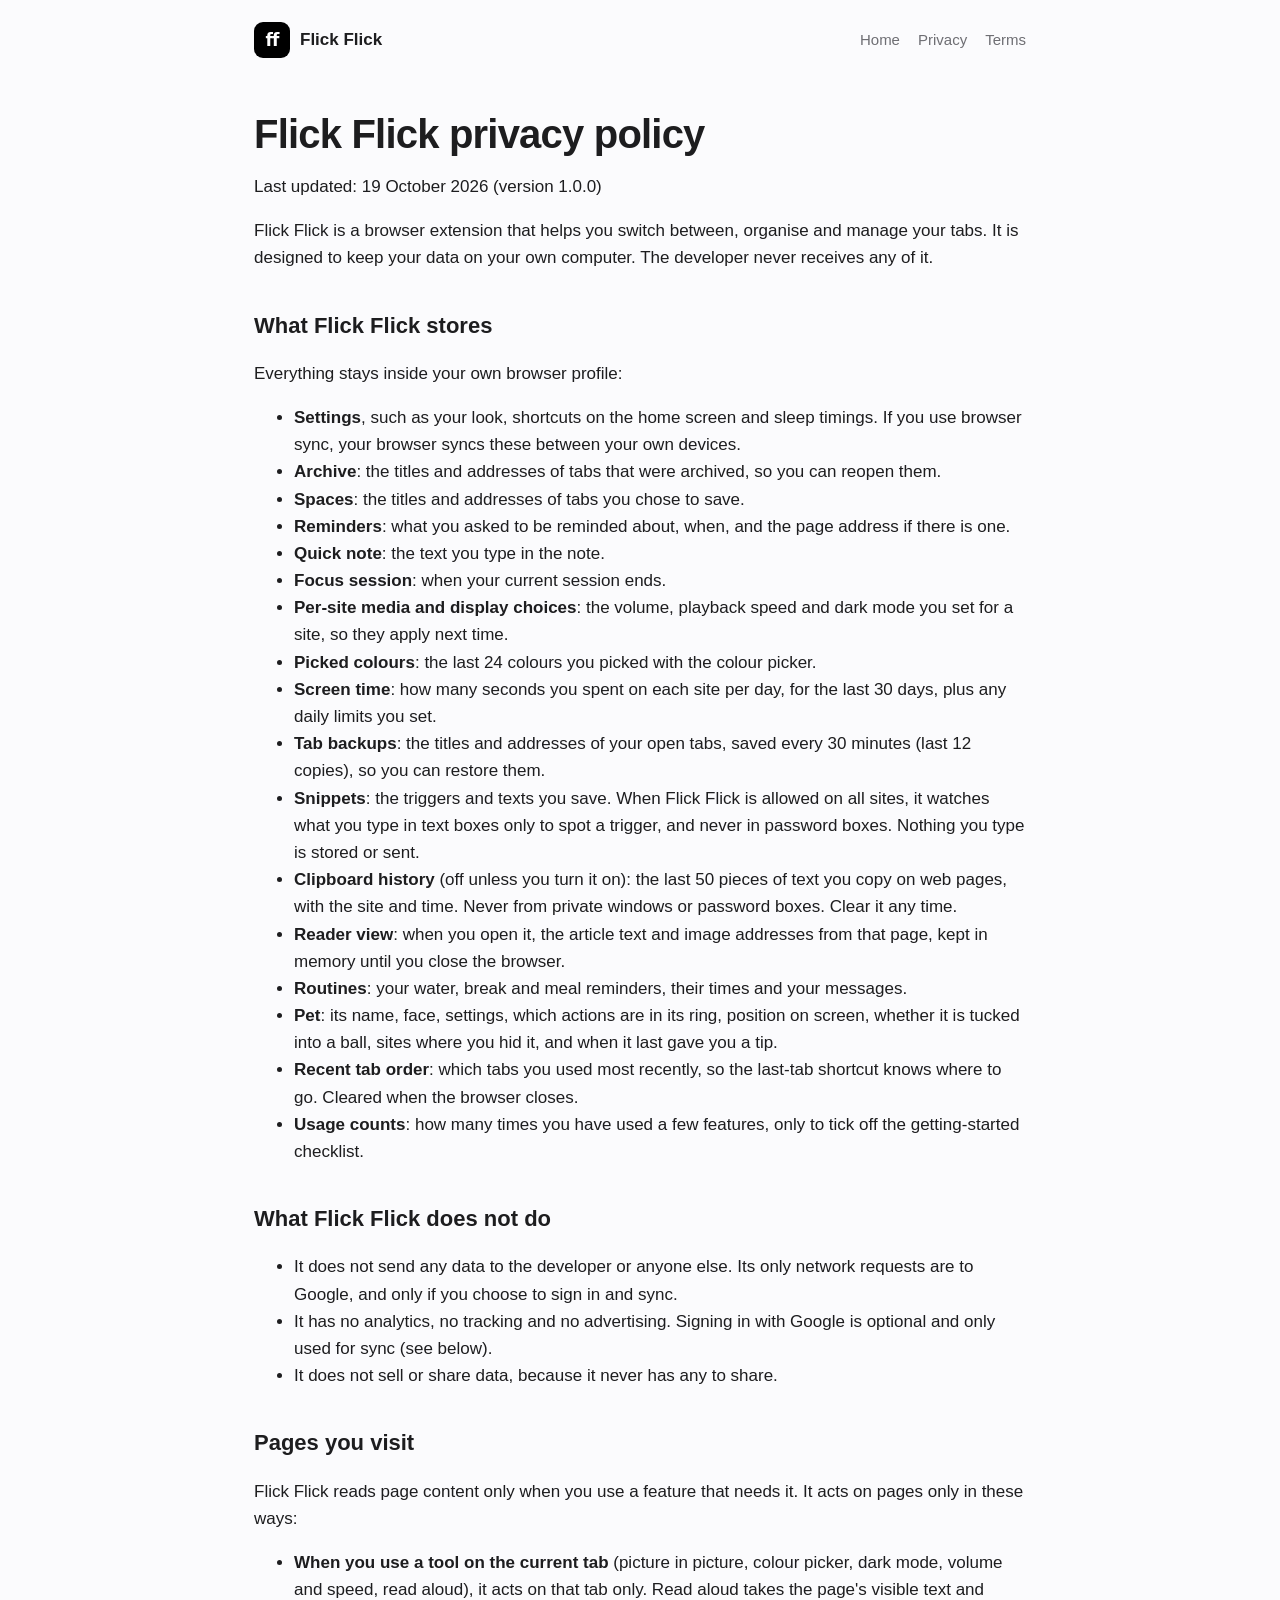
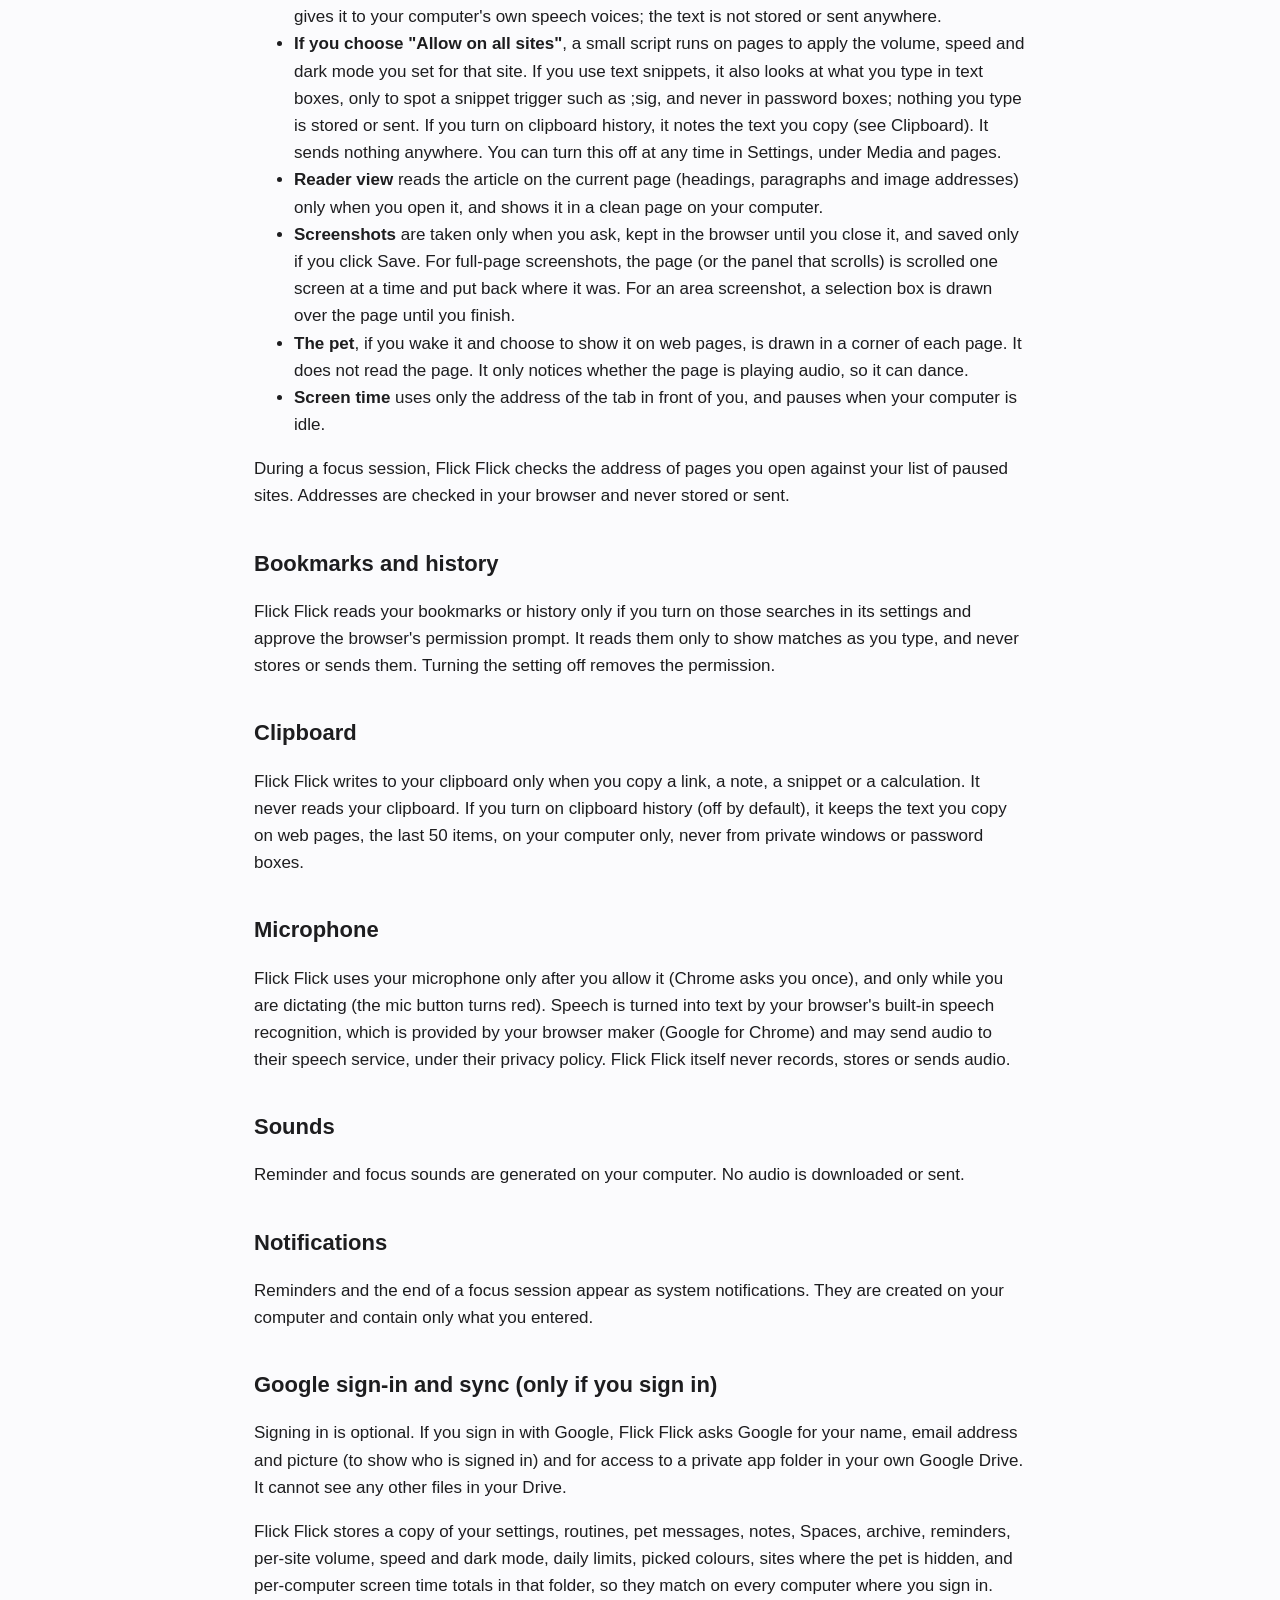
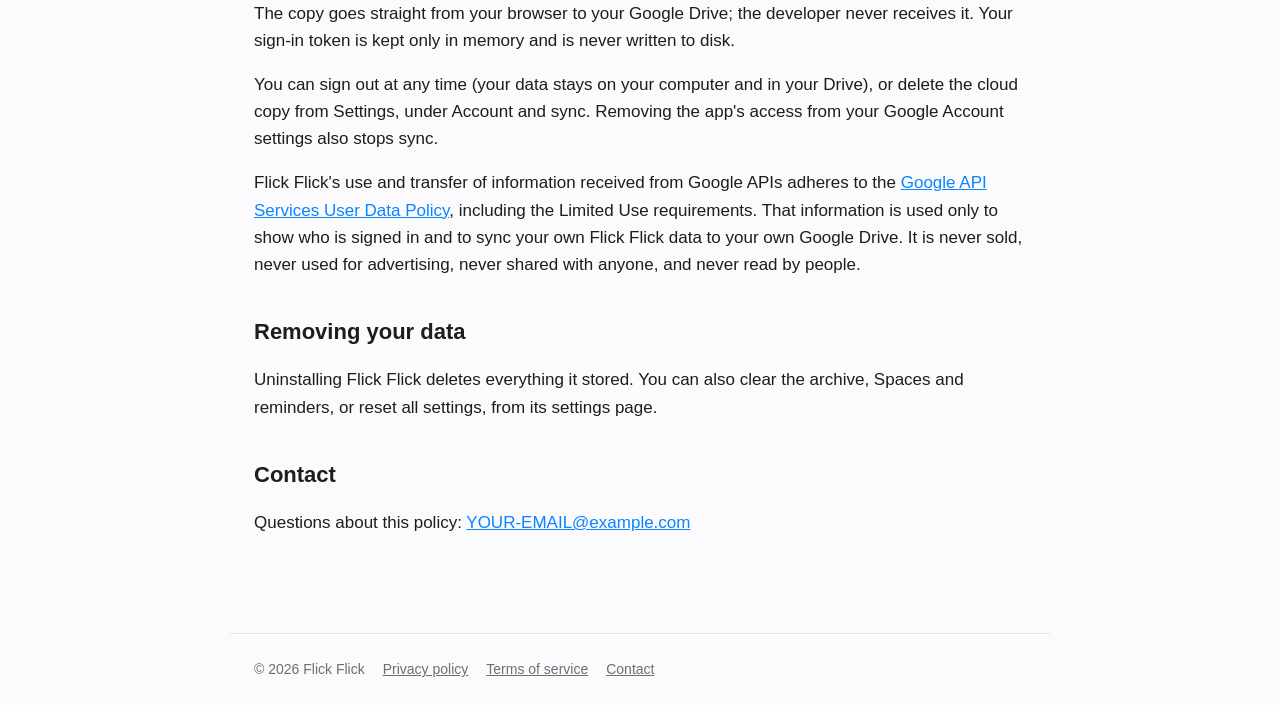
==== privacy.html @ d934fb7d "Add files via upload" ====
<!doctype html>
<html lang="en"><head><meta charset="utf-8"><meta name="viewport" content="width=device-width,initial-scale=1">
<title>Privacy policy · Flick Flick</title><meta name="description" content="How Flick Flick handles your data: it stays on your computer."><style>
:root{--bg:#fbfbfd;--ink:#1d1d1f;--dim:#6e6e73;--card:#fff;--line:#e5e5ea;--accent:#0a84ff}
@media(prefers-color-scheme:dark){:root{--bg:#000;--ink:#f5f5f7;--dim:#a1a1a6;--card:#1c1c1e;--line:#2c2c2e;--accent:#0a84ff}}
*{box-sizing:border-box}body{margin:0;background:var(--bg);color:var(--ink);font:17px/1.6 -apple-system,BlinkMacSystemFont,"Segoe UI",Inter,Roboto,sans-serif}
header{display:flex;align-items:center;gap:12px;max-width:820px;margin:0 auto;padding:22px 24px}
.logo{width:36px;height:36px;border-radius:9px;background:#000;color:#fff;display:grid;place-items:center;font:800 17px/1 system-ui;letter-spacing:-1px}
header a{color:inherit;text-decoration:none;font-weight:700}
nav{margin-left:auto;display:flex;gap:18px;font-size:15px}nav a{color:var(--dim);font-weight:500}
main{max-width:820px;margin:0 auto;padding:8px 24px 80px}
h1{font-size:40px;line-height:1.1;letter-spacing:-.02em;margin:24px 0 8px}h2{font-size:22px;margin:36px 0 8px}
p,li{color:var(--ink)}.dim{color:var(--dim)}a{color:var(--accent)}
.hero{text-align:center;padding:40px 0 10px}.hero h1{font-size:56px}.hero p{font-size:20px;color:var(--dim);max-width:620px;margin:10px auto 26px}
.btn{display:inline-block;background:var(--accent);color:#fff;text-decoration:none;padding:12px 22px;border-radius:999px;font-weight:600}
.grid{display:grid;grid-template-columns:repeat(auto-fit,minmax(220px,1fr));gap:14px;margin-top:40px}
.card{background:var(--card);border:1px solid var(--line);border-radius:18px;padding:18px 20px}.card b{display:block;margin-bottom:4px}
footer{max-width:820px;margin:0 auto;padding:24px;border-top:1px solid var(--line);color:var(--dim);font-size:14px;display:flex;gap:18px;flex-wrap:wrap}
footer a{color:var(--dim)}
</style></head>
<body><header><a href="index.html" style="display:flex;align-items:center;gap:10px"><span class="logo">ff</span>Flick Flick</a>
<nav><a href="index.html">Home</a><a href="privacy.html">Privacy</a><a href="terms.html">Terms</a></nav></header>
<main><h1>Flick Flick privacy policy</h1>
<p>Last updated: 19 October 2026 (version 1.0.0)</p>
<p>Flick Flick is a browser extension that helps you switch between, organise and manage your tabs. It is designed to keep your data on your own computer. The developer never receives any of it.</p>
<h2>What Flick Flick stores</h2>
<p>Everything stays inside your own browser profile:</p>
<ul>
<li><b>Settings</b>, such as your look, shortcuts on the home screen and sleep timings. If you use browser sync, your browser syncs these between your own devices.</li>
<li><b>Archive</b>: the titles and addresses of tabs that were archived, so you can reopen them.</li>
<li><b>Spaces</b>: the titles and addresses of tabs you chose to save.</li>
<li><b>Reminders</b>: what you asked to be reminded about, when, and the page address if there is one.</li>
<li><b>Quick note</b>: the text you type in the note.</li>
<li><b>Focus session</b>: when your current session ends.</li>
<li><b>Per-site media and display choices</b>: the volume, playback speed and dark mode you set for a site, so they apply next time.</li>
<li><b>Picked colours</b>: the last 24 colours you picked with the colour picker.</li>
<li><b>Screen time</b>: how many seconds you spent on each site per day, for the last 30 days, plus any daily limits you set.</li>
<li><b>Tab backups</b>: the titles and addresses of your open tabs, saved every 30 minutes (last 12 copies), so you can restore them.</li>
<li><b>Snippets</b>: the triggers and texts you save. When Flick Flick is allowed on all sites, it watches what you type in text boxes only to spot a trigger, and never in password boxes. Nothing you type is stored or sent.</li>
<li><b>Clipboard history</b> (off unless you turn it on): the last 50 pieces of text you copy on web pages, with the site and time. Never from private windows or password boxes. Clear it any time.</li>
<li><b>Reader view</b>: when you open it, the article text and image addresses from that page, kept in memory until you close the browser.</li>
<li><b>Routines</b>: your water, break and meal reminders, their times and your messages.</li>
<li><b>Pet</b>: its name, face, settings, which actions are in its ring, position on screen, whether it is tucked into a ball, sites where you hid it, and when it last gave you a tip.</li>
<li><b>Recent tab order</b>: which tabs you used most recently, so the last-tab shortcut knows where to go. Cleared when the browser closes.</li>
<li><b>Usage counts</b>: how many times you have used a few features, only to tick off the getting-started checklist.</li>
</ul>
<h2>What Flick Flick does not do</h2>
<ul>
<li>It does not send any data to the developer or anyone else. Its only network requests are to Google, and only if you choose to sign in and sync.</li>
<li>It has no analytics, no tracking and no advertising. Signing in with Google is optional and only used for sync (see below).</li>
<li>It does not sell or share data, because it never has any to share.</li>
</ul>
<h2>Pages you visit</h2>
<p>Flick Flick reads page content only when you use a feature that needs it. It acts on pages only in these ways:</p>
<ul>
<li><b>When you use a tool on the current tab</b> (picture in picture, colour picker, dark mode, volume and speed, read aloud), it acts on that tab only. Read aloud takes the page's visible text and gives it to your computer's own speech voices; the text is not stored or sent anywhere.</li>
<li><b>If you choose "Allow on all sites"</b>, a small script runs on pages to apply the volume, speed and dark mode you set for that site. If you use text snippets, it also looks at what you type in text boxes, only to spot a snippet trigger such as ;sig, and never in password boxes; nothing you type is stored or sent. If you turn on clipboard history, it notes the text you copy (see Clipboard). It sends nothing anywhere. You can turn this off at any time in Settings, under Media and pages.</li>
<li><b>Reader view</b> reads the article on the current page (headings, paragraphs and image addresses) only when you open it, and shows it in a clean page on your computer.</li>
<li><b>Screenshots</b> are taken only when you ask, kept in the browser until you close it, and saved only if you click Save. For full-page screenshots, the page (or the panel that scrolls) is scrolled one screen at a time and put back where it was. For an area screenshot, a selection box is drawn over the page until you finish.</li>
<li><b>The pet</b>, if you wake it and choose to show it on web pages, is drawn in a corner of each page. It does not read the page. It only notices whether the page is playing audio, so it can dance.</li>
<li><b>Screen time</b> uses only the address of the tab in front of you, and pauses when your computer is idle.</li>
</ul>
<p>During a focus session, Flick Flick checks the address of pages you open against your list of paused sites. Addresses are checked in your browser and never stored or sent.</p>
<h2>Bookmarks and history</h2>
<p>Flick Flick reads your bookmarks or history only if you turn on those searches in its settings and approve the browser's permission prompt. It reads them only to show matches as you type, and never stores or sends them. Turning the setting off removes the permission.</p>
<h2>Clipboard</h2>
<p>Flick Flick writes to your clipboard only when you copy a link, a note, a snippet or a calculation. It never reads your clipboard. If you turn on clipboard history (off by default), it keeps the text you copy on web pages, the last 50 items, on your computer only, never from private windows or password boxes.</p>
<h2>Microphone</h2>
<p>Flick Flick uses your microphone only after you allow it (Chrome asks you once), and only while you are dictating (the mic button turns red). Speech is turned into text by your browser's built-in speech recognition, which is provided by your browser maker (Google for Chrome) and may send audio to their speech service, under their privacy policy. Flick Flick itself never records, stores or sends audio.</p>
<h2>Sounds</h2>
<p>Reminder and focus sounds are generated on your computer. No audio is downloaded or sent.</p>
<h2>Notifications</h2>
<p>Reminders and the end of a focus session appear as system notifications. They are created on your computer and contain only what you entered.</p>
<h2>Google sign-in and sync (only if you sign in)</h2>
<p>Signing in is optional. If you sign in with Google, Flick Flick asks Google for your name, email address and picture (to show who is signed in) and for access to a private app folder in your own Google Drive. It cannot see any other files in your Drive.</p>
<p>Flick Flick stores a copy of your settings, routines, pet messages, notes, Spaces, archive, reminders, per-site volume, speed and dark mode, daily limits, picked colours, sites where the pet is hidden, and per-computer screen time totals in that folder, so they match on every computer where you sign in. The copy goes straight from your browser to your Google Drive; the developer never receives it. Your sign-in token is kept only in memory and is never written to disk.</p>
<p>You can sign out at any time (your data stays on your computer and in your Drive), or delete the cloud copy from Settings, under Account and sync. Removing the app's access from your Google Account settings also stops sync.</p>
<p>Flick Flick's use and transfer of information received from Google APIs adheres to the <a href="https://developers.google.com/terms/api-services-user-data-policy" rel="noopener">Google API Services User Data Policy</a>, including the Limited Use requirements. That information is used only to show who is signed in and to sync your own Flick Flick data to your own Google Drive. It is never sold, never used for advertising, never shared with anyone, and never read by people.</p>
<h2>Removing your data</h2>
<p>Uninstalling Flick Flick deletes everything it stored. You can also clear the archive, Spaces and reminders, or reset all settings, from its settings page.</p>
<h2>Contact</h2>
<p>Questions about this policy: <a href="mailto:YOUR-EMAIL@example.com">YOUR-EMAIL@example.com</a></p></main>
<footer><span>© 2026 Flick Flick</span><a href="privacy.html">Privacy policy</a><a href="terms.html">Terms of service</a><a href="mailto:YOUR-EMAIL@example.com">Contact</a></footer>
</body></html>
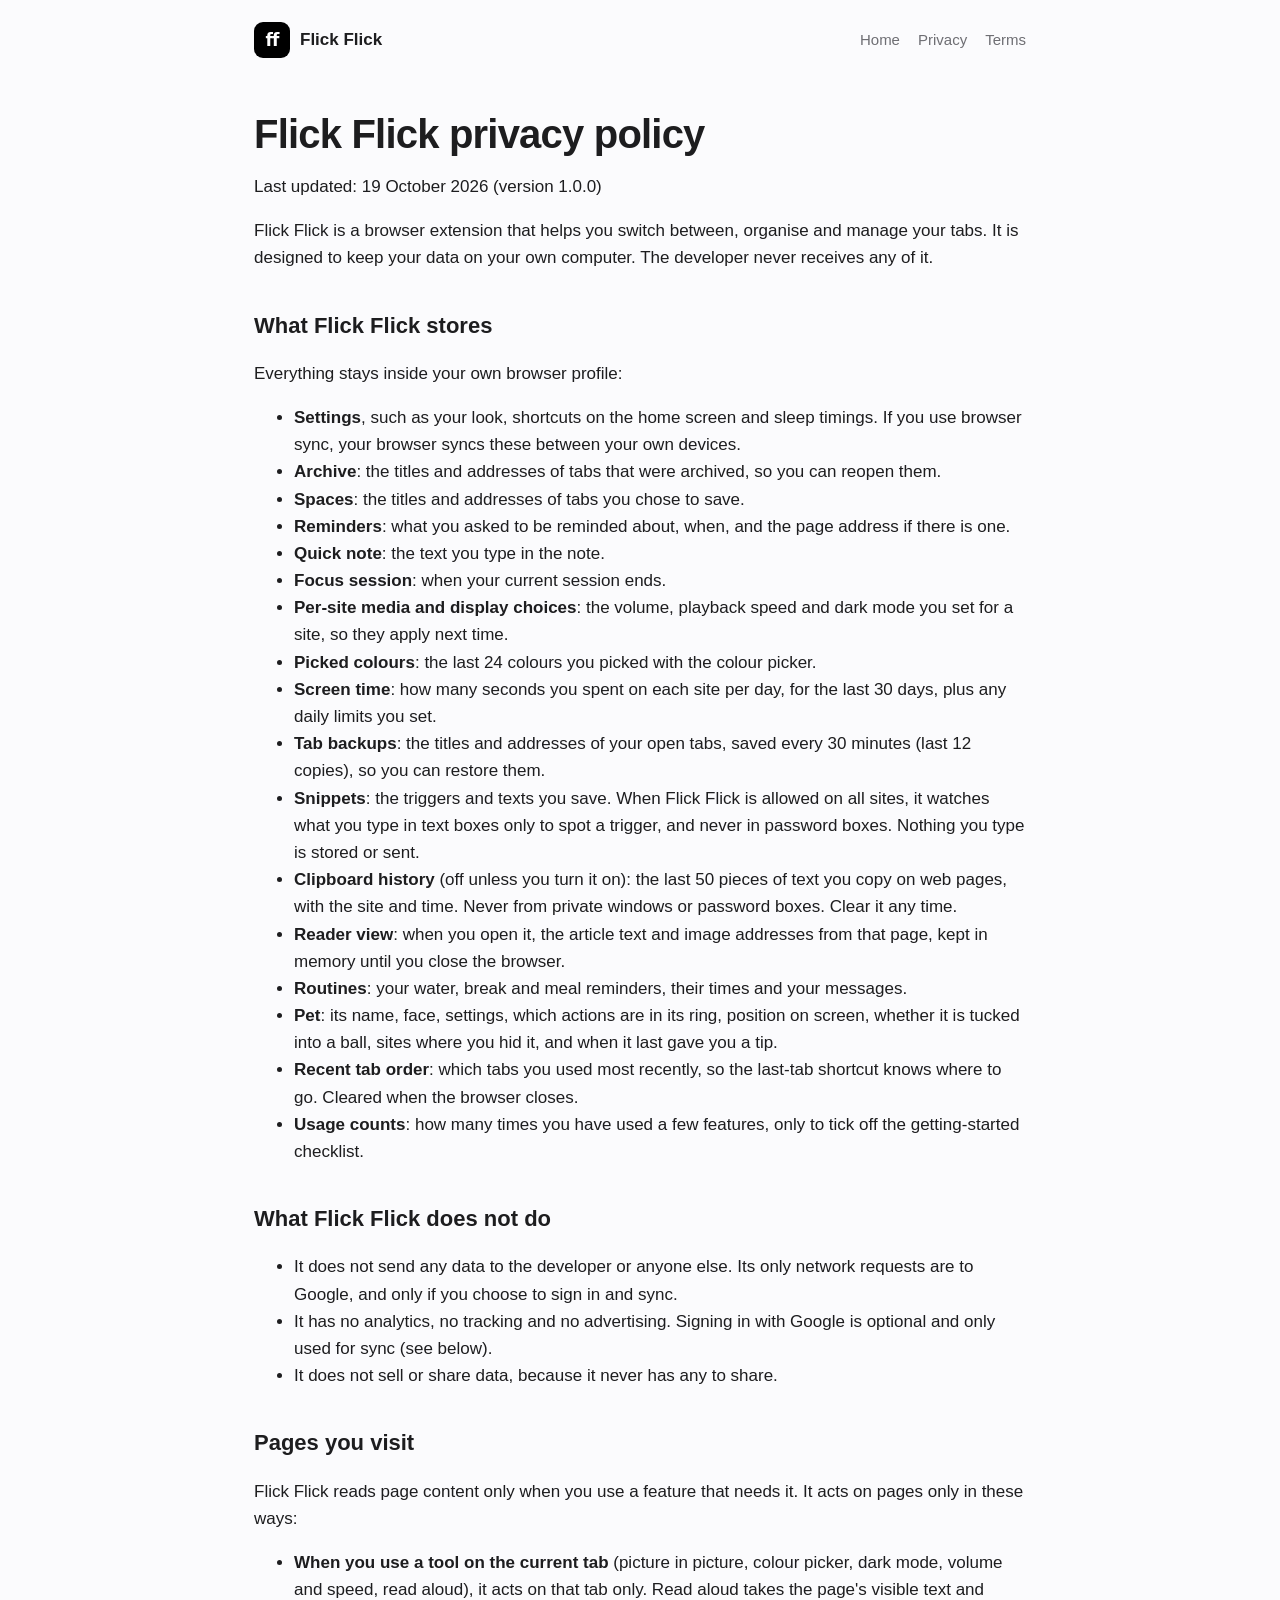
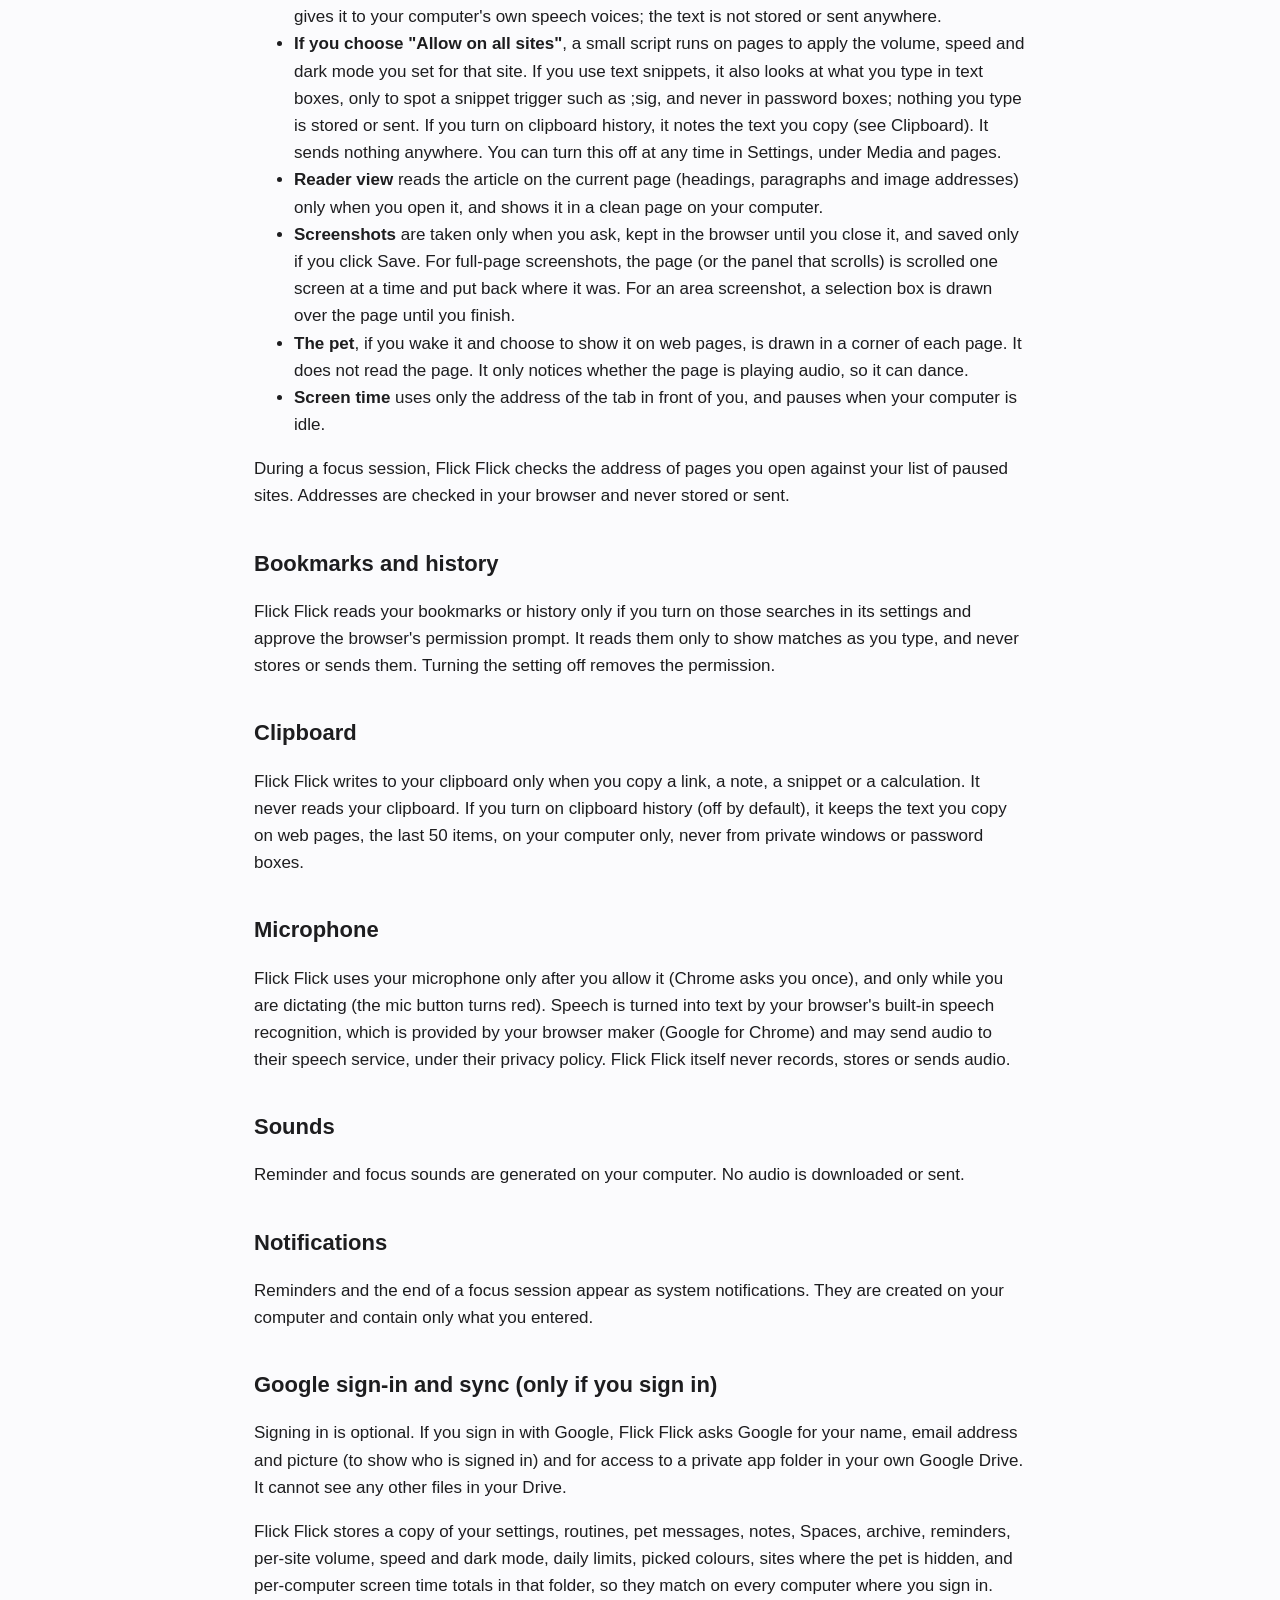
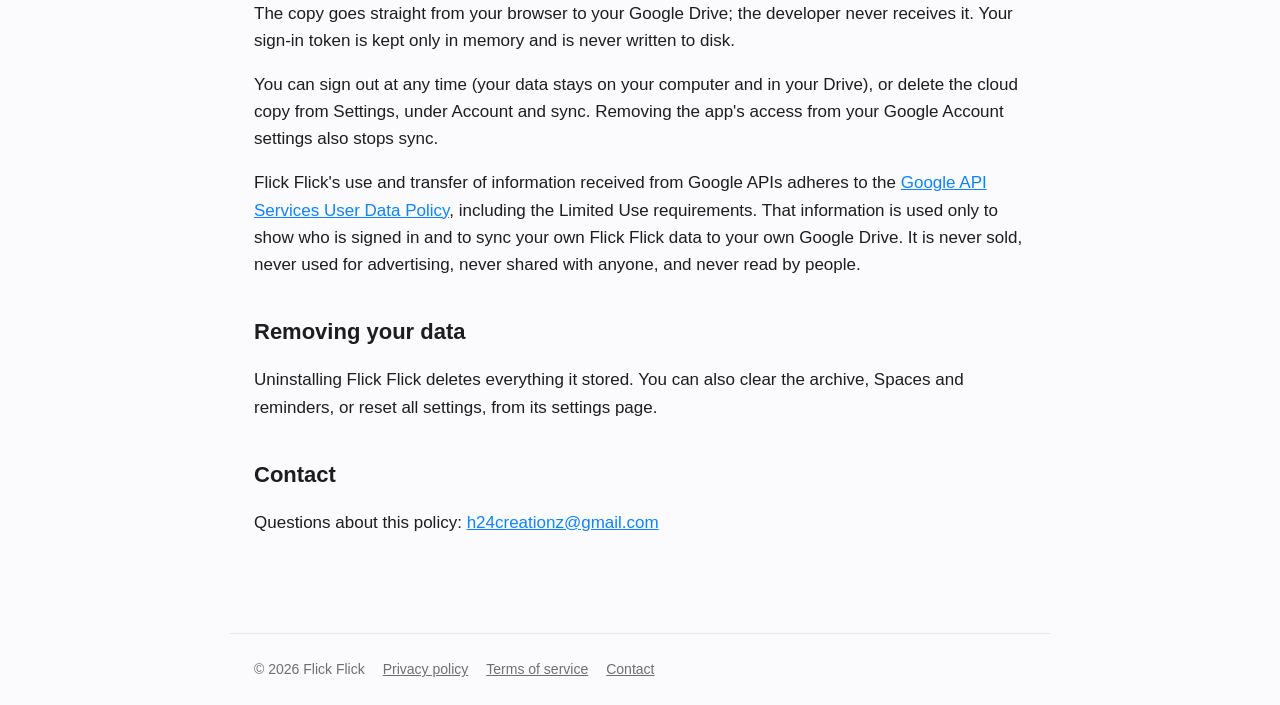
==== commit dbb421b4: "Update privacy.html" ====
--- a/privacy.html
+++ b/privacy.html
@@ -79,6 +79,6 @@
 <h2>Removing your data</h2>
 <p>Uninstalling Flick Flick deletes everything it stored. You can also clear the archive, Spaces and reminders, or reset all settings, from its settings page.</p>
 <h2>Contact</h2>
-<p>Questions about this policy: <a href="mailto:YOUR-EMAIL@example.com">YOUR-EMAIL@example.com</a></p></main>
+<p>Questions about this policy: <a href="mailto:h24creationz@gmail.com">h24creationz@gmail.com</a></p></main>
 <footer><span>© 2026 Flick Flick</span><a href="privacy.html">Privacy policy</a><a href="terms.html">Terms of service</a><a href="mailto:YOUR-EMAIL@example.com">Contact</a></footer>
-</body></html>+</body></html>
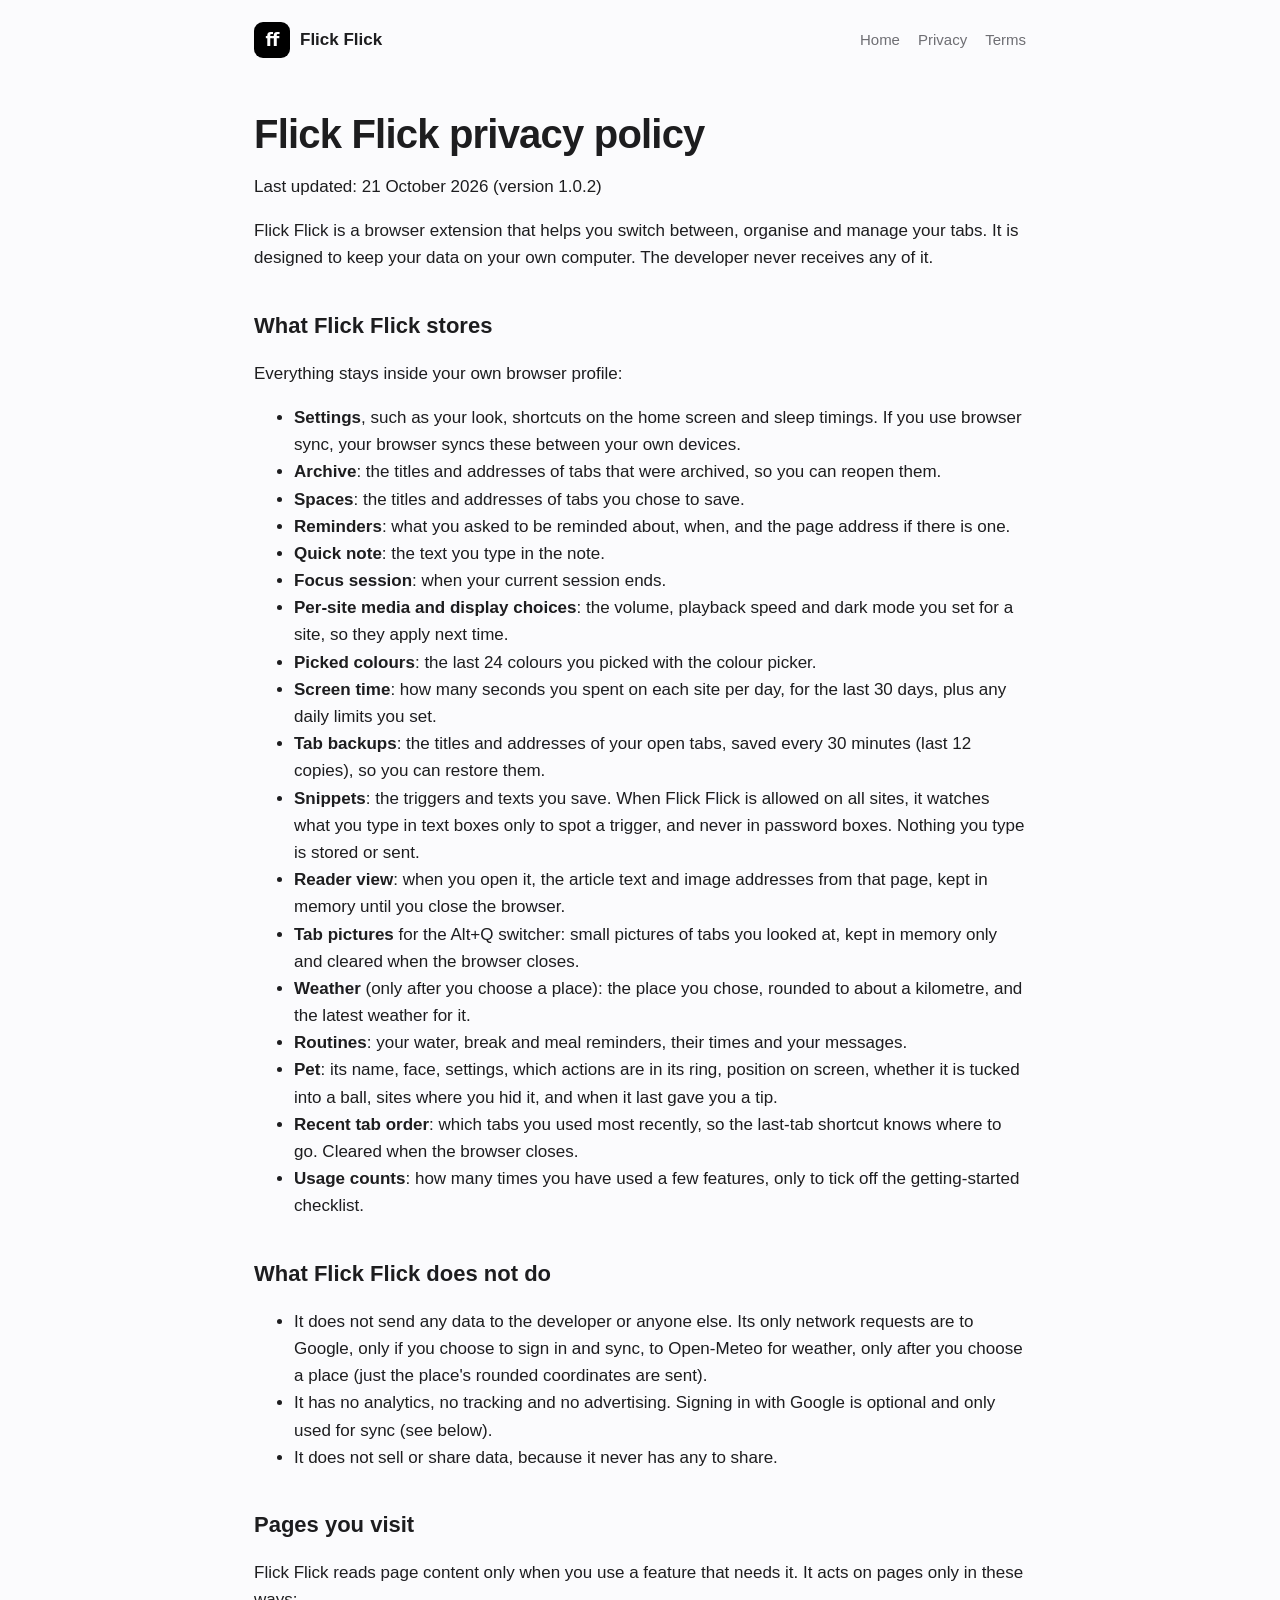
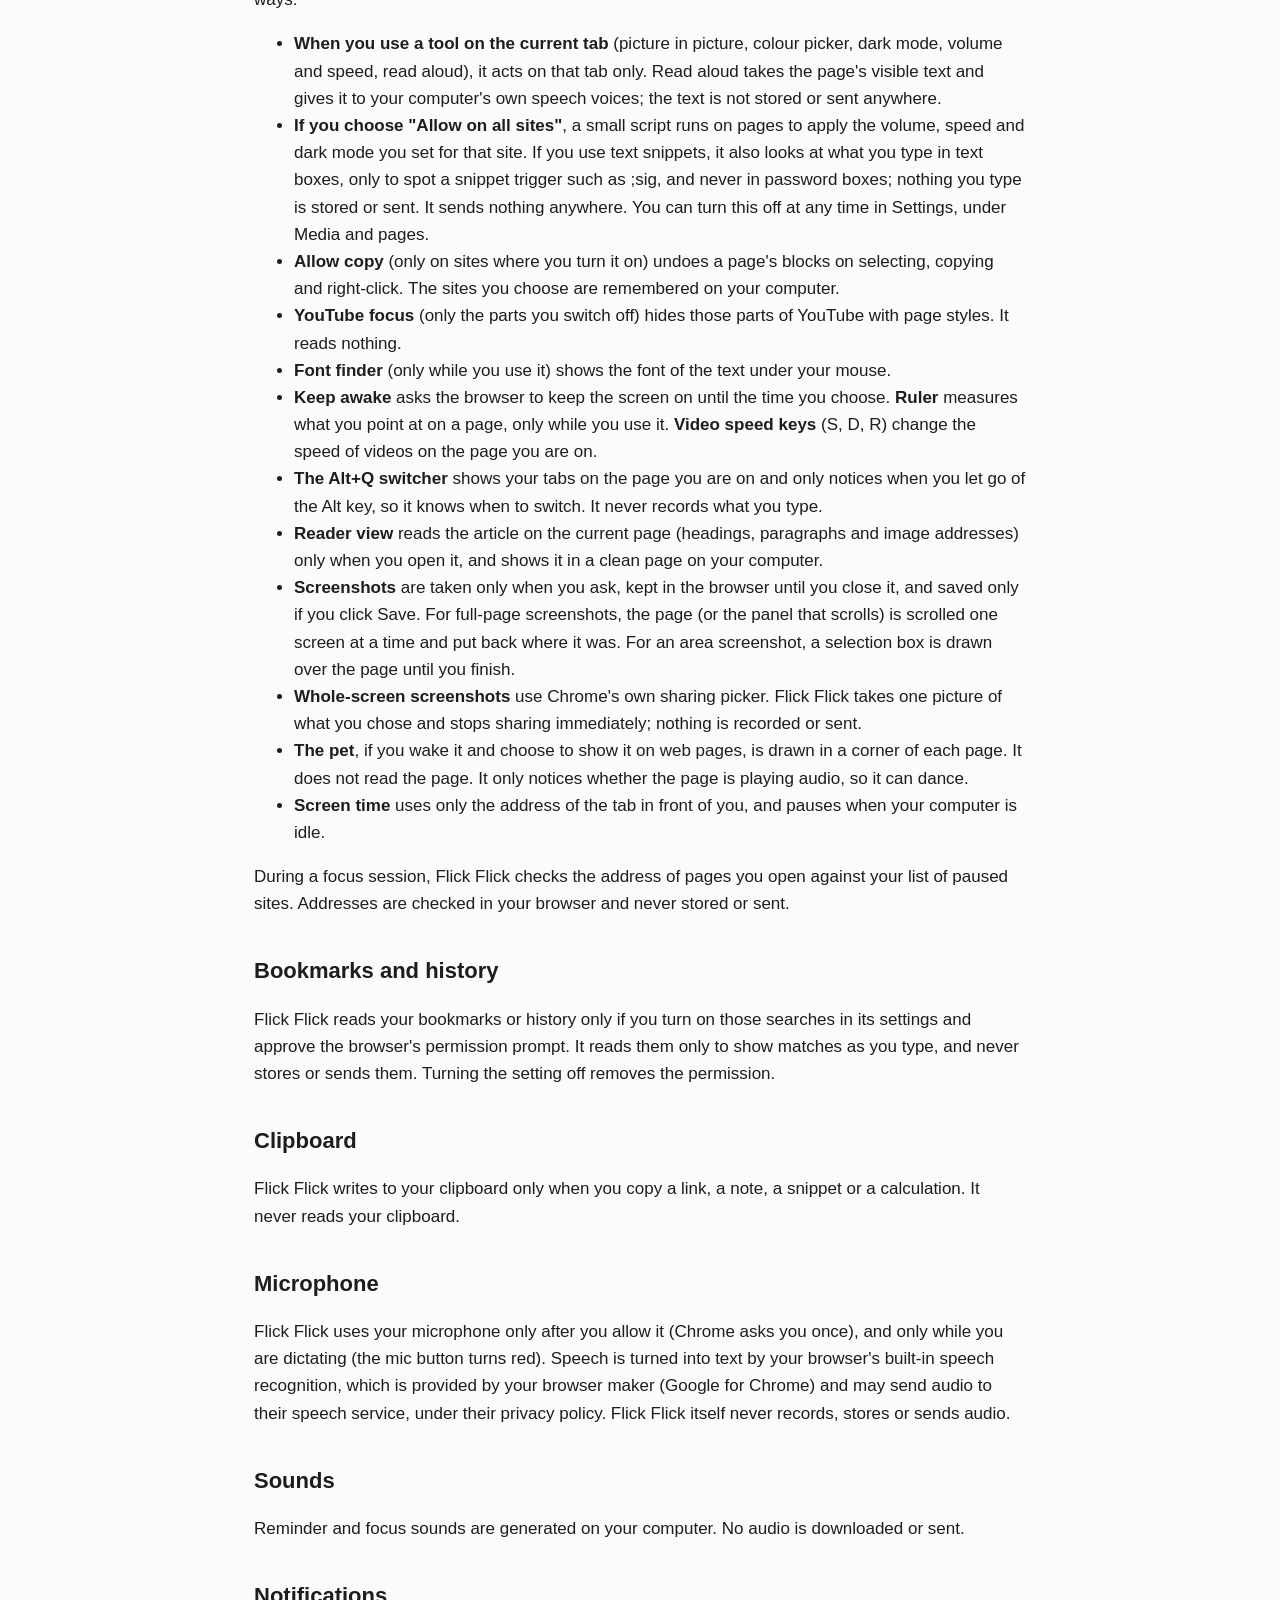
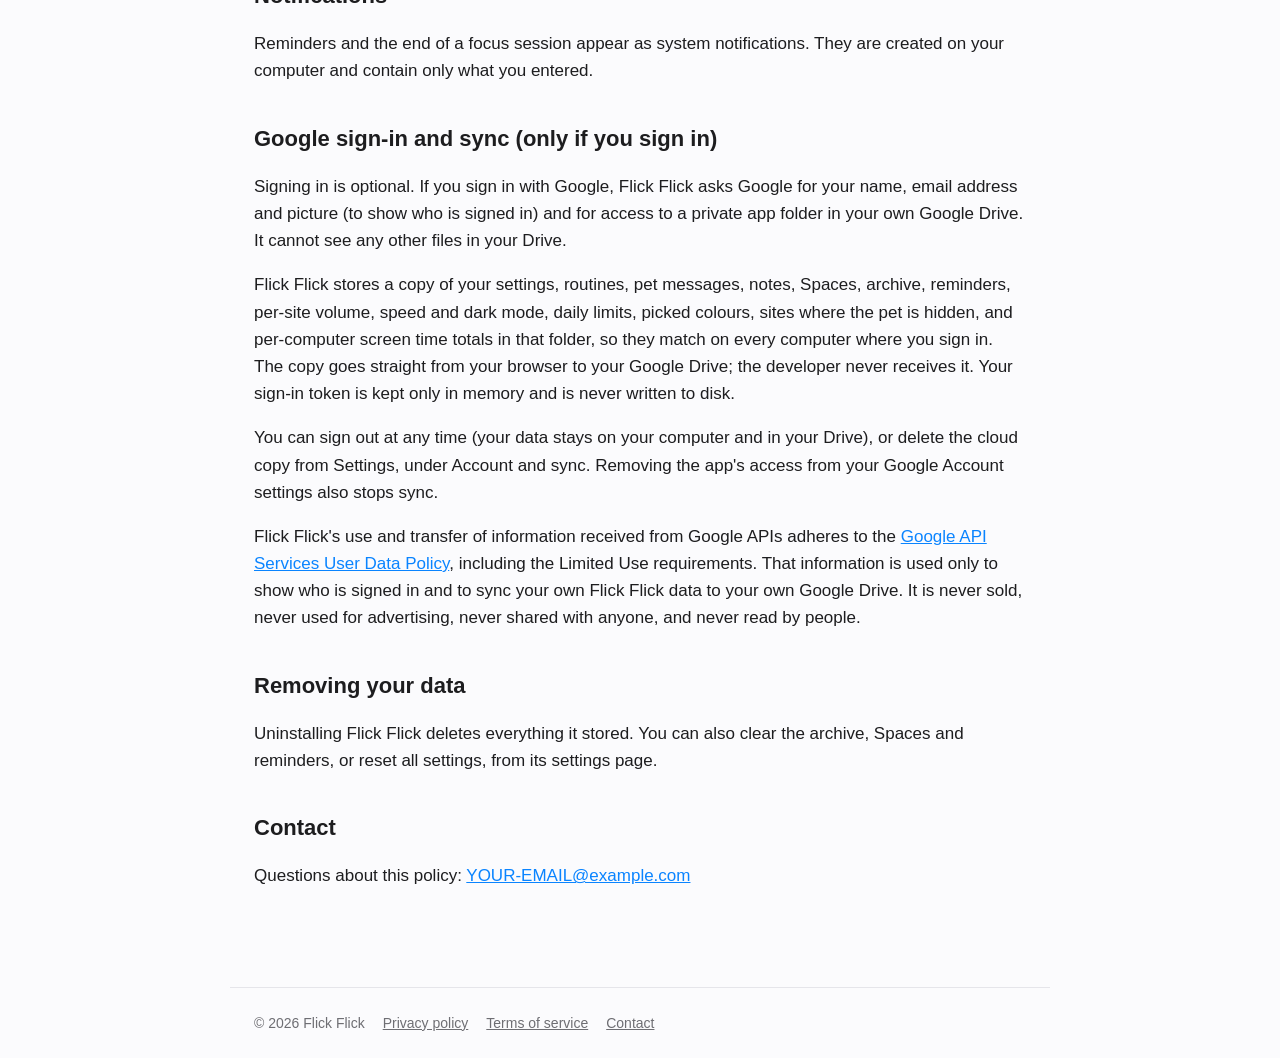
==== commit a2f1f234: "Add files via upload" ====
--- a/privacy.html
+++ b/privacy.html
@@ -21,7 +21,7 @@
 <body><header><a href="index.html" style="display:flex;align-items:center;gap:10px"><span class="logo">ff</span>Flick Flick</a>
 <nav><a href="index.html">Home</a><a href="privacy.html">Privacy</a><a href="terms.html">Terms</a></nav></header>
 <main><h1>Flick Flick privacy policy</h1>
-<p>Last updated: 19 October 2026 (version 1.0.0)</p>
+<p>Last updated: 21 October 2026 (version 1.0.2)</p>
 <p>Flick Flick is a browser extension that helps you switch between, organise and manage your tabs. It is designed to keep your data on your own computer. The developer never receives any of it.</p>
 <h2>What Flick Flick stores</h2>
 <p>Everything stays inside your own browser profile:</p>
@@ -37,8 +37,9 @@
 <li><b>Screen time</b>: how many seconds you spent on each site per day, for the last 30 days, plus any daily limits you set.</li>
 <li><b>Tab backups</b>: the titles and addresses of your open tabs, saved every 30 minutes (last 12 copies), so you can restore them.</li>
 <li><b>Snippets</b>: the triggers and texts you save. When Flick Flick is allowed on all sites, it watches what you type in text boxes only to spot a trigger, and never in password boxes. Nothing you type is stored or sent.</li>
-<li><b>Clipboard history</b> (off unless you turn it on): the last 50 pieces of text you copy on web pages, with the site and time. Never from private windows or password boxes. Clear it any time.</li>
 <li><b>Reader view</b>: when you open it, the article text and image addresses from that page, kept in memory until you close the browser.</li>
+<li><b>Tab pictures</b> for the Alt+Q switcher: small pictures of tabs you looked at, kept in memory only and cleared when the browser closes.</li>
+<li><b>Weather</b> (only after you choose a place): the place you chose, rounded to about a kilometre, and the latest weather for it.</li>
 <li><b>Routines</b>: your water, break and meal reminders, their times and your messages.</li>
 <li><b>Pet</b>: its name, face, settings, which actions are in its ring, position on screen, whether it is tucked into a ball, sites where you hid it, and when it last gave you a tip.</li>
 <li><b>Recent tab order</b>: which tabs you used most recently, so the last-tab shortcut knows where to go. Cleared when the browser closes.</li>
@@ -46,7 +47,7 @@
 </ul>
 <h2>What Flick Flick does not do</h2>
 <ul>
-<li>It does not send any data to the developer or anyone else. Its only network requests are to Google, and only if you choose to sign in and sync.</li>
+<li>It does not send any data to the developer or anyone else. Its only network requests are to Google, only if you choose to sign in and sync, to Open-Meteo for weather, only after you choose a place (just the place's rounded coordinates are sent).</li>
 <li>It has no analytics, no tracking and no advertising. Signing in with Google is optional and only used for sync (see below).</li>
 <li>It does not sell or share data, because it never has any to share.</li>
 </ul>
@@ -54,9 +55,15 @@
 <p>Flick Flick reads page content only when you use a feature that needs it. It acts on pages only in these ways:</p>
 <ul>
 <li><b>When you use a tool on the current tab</b> (picture in picture, colour picker, dark mode, volume and speed, read aloud), it acts on that tab only. Read aloud takes the page's visible text and gives it to your computer's own speech voices; the text is not stored or sent anywhere.</li>
-<li><b>If you choose "Allow on all sites"</b>, a small script runs on pages to apply the volume, speed and dark mode you set for that site. If you use text snippets, it also looks at what you type in text boxes, only to spot a snippet trigger such as ;sig, and never in password boxes; nothing you type is stored or sent. If you turn on clipboard history, it notes the text you copy (see Clipboard). It sends nothing anywhere. You can turn this off at any time in Settings, under Media and pages.</li>
+<li><b>If you choose "Allow on all sites"</b>, a small script runs on pages to apply the volume, speed and dark mode you set for that site. If you use text snippets, it also looks at what you type in text boxes, only to spot a snippet trigger such as ;sig, and never in password boxes; nothing you type is stored or sent. It sends nothing anywhere. You can turn this off at any time in Settings, under Media and pages.</li>
+<li><b>Allow copy</b> (only on sites where you turn it on) undoes a page's blocks on selecting, copying and right-click. The sites you choose are remembered on your computer.</li>
+<li><b>YouTube focus</b> (only the parts you switch off) hides those parts of YouTube with page styles. It reads nothing.</li>
+<li><b>Font finder</b> (only while you use it) shows the font of the text under your mouse.</li>
+<li><b>Keep awake</b> asks the browser to keep the screen on until the time you choose. <b>Ruler</b> measures what you point at on a page, only while you use it. <b>Video speed keys</b> (S, D, R) change the speed of videos on the page you are on.</li>
+<li><b>The Alt+Q switcher</b> shows your tabs on the page you are on and only notices when you let go of the Alt key, so it knows when to switch. It never records what you type.</li>
 <li><b>Reader view</b> reads the article on the current page (headings, paragraphs and image addresses) only when you open it, and shows it in a clean page on your computer.</li>
 <li><b>Screenshots</b> are taken only when you ask, kept in the browser until you close it, and saved only if you click Save. For full-page screenshots, the page (or the panel that scrolls) is scrolled one screen at a time and put back where it was. For an area screenshot, a selection box is drawn over the page until you finish.</li>
+<li><b>Whole-screen screenshots</b> use Chrome's own sharing picker. Flick Flick takes one picture of what you chose and stops sharing immediately; nothing is recorded or sent.</li>
 <li><b>The pet</b>, if you wake it and choose to show it on web pages, is drawn in a corner of each page. It does not read the page. It only notices whether the page is playing audio, so it can dance.</li>
 <li><b>Screen time</b> uses only the address of the tab in front of you, and pauses when your computer is idle.</li>
 </ul>
@@ -64,7 +71,7 @@
 <h2>Bookmarks and history</h2>
 <p>Flick Flick reads your bookmarks or history only if you turn on those searches in its settings and approve the browser's permission prompt. It reads them only to show matches as you type, and never stores or sends them. Turning the setting off removes the permission.</p>
 <h2>Clipboard</h2>
-<p>Flick Flick writes to your clipboard only when you copy a link, a note, a snippet or a calculation. It never reads your clipboard. If you turn on clipboard history (off by default), it keeps the text you copy on web pages, the last 50 items, on your computer only, never from private windows or password boxes.</p>
+<p>Flick Flick writes to your clipboard only when you copy a link, a note, a snippet or a calculation. It never reads your clipboard.</p>
 <h2>Microphone</h2>
 <p>Flick Flick uses your microphone only after you allow it (Chrome asks you once), and only while you are dictating (the mic button turns red). Speech is turned into text by your browser's built-in speech recognition, which is provided by your browser maker (Google for Chrome) and may send audio to their speech service, under their privacy policy. Flick Flick itself never records, stores or sends audio.</p>
 <h2>Sounds</h2>
@@ -79,6 +86,6 @@
 <h2>Removing your data</h2>
 <p>Uninstalling Flick Flick deletes everything it stored. You can also clear the archive, Spaces and reminders, or reset all settings, from its settings page.</p>
 <h2>Contact</h2>
-<p>Questions about this policy: <a href="mailto:h24creationz@gmail.com">h24creationz@gmail.com</a></p></main>
+<p>Questions about this policy: <a href="mailto:YOUR-EMAIL@example.com">YOUR-EMAIL@example.com</a></p></main>
 <footer><span>© 2026 Flick Flick</span><a href="privacy.html">Privacy policy</a><a href="terms.html">Terms of service</a><a href="mailto:YOUR-EMAIL@example.com">Contact</a></footer>
-</body></html>
+</body></html>
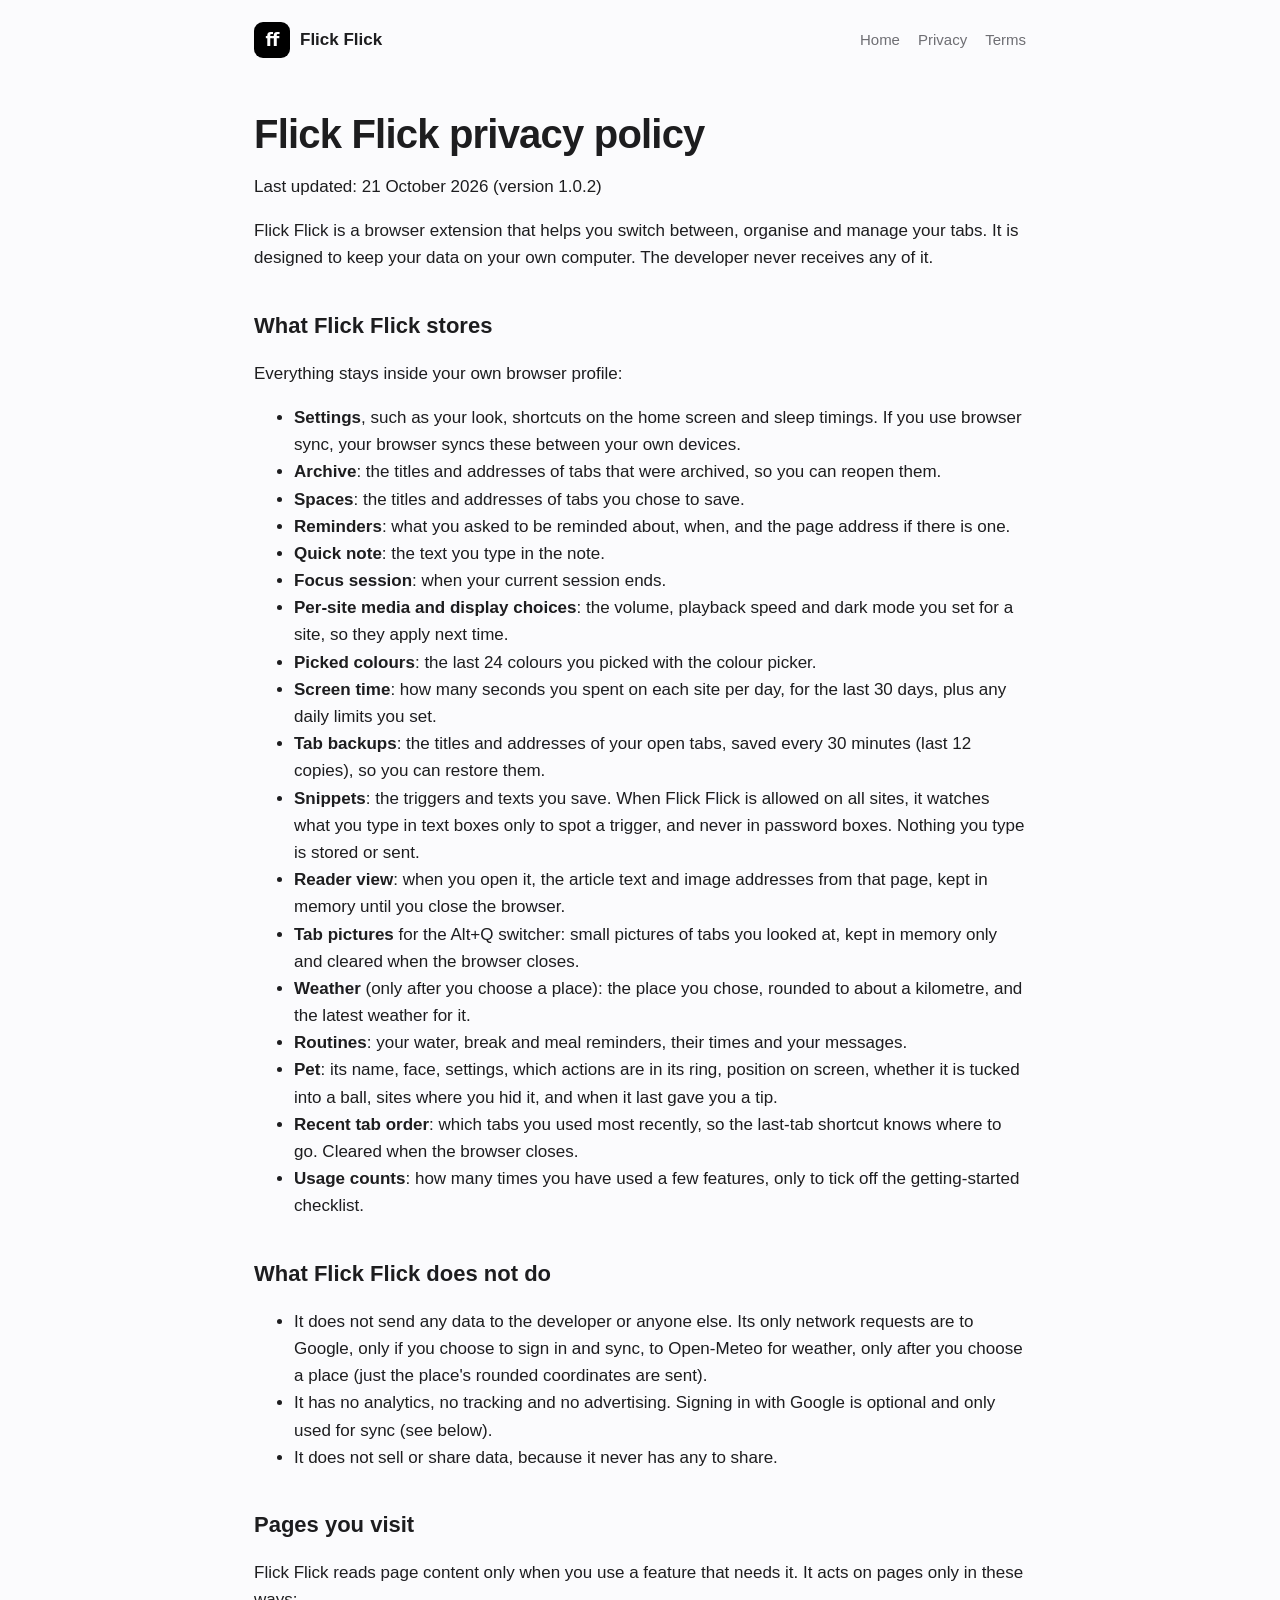
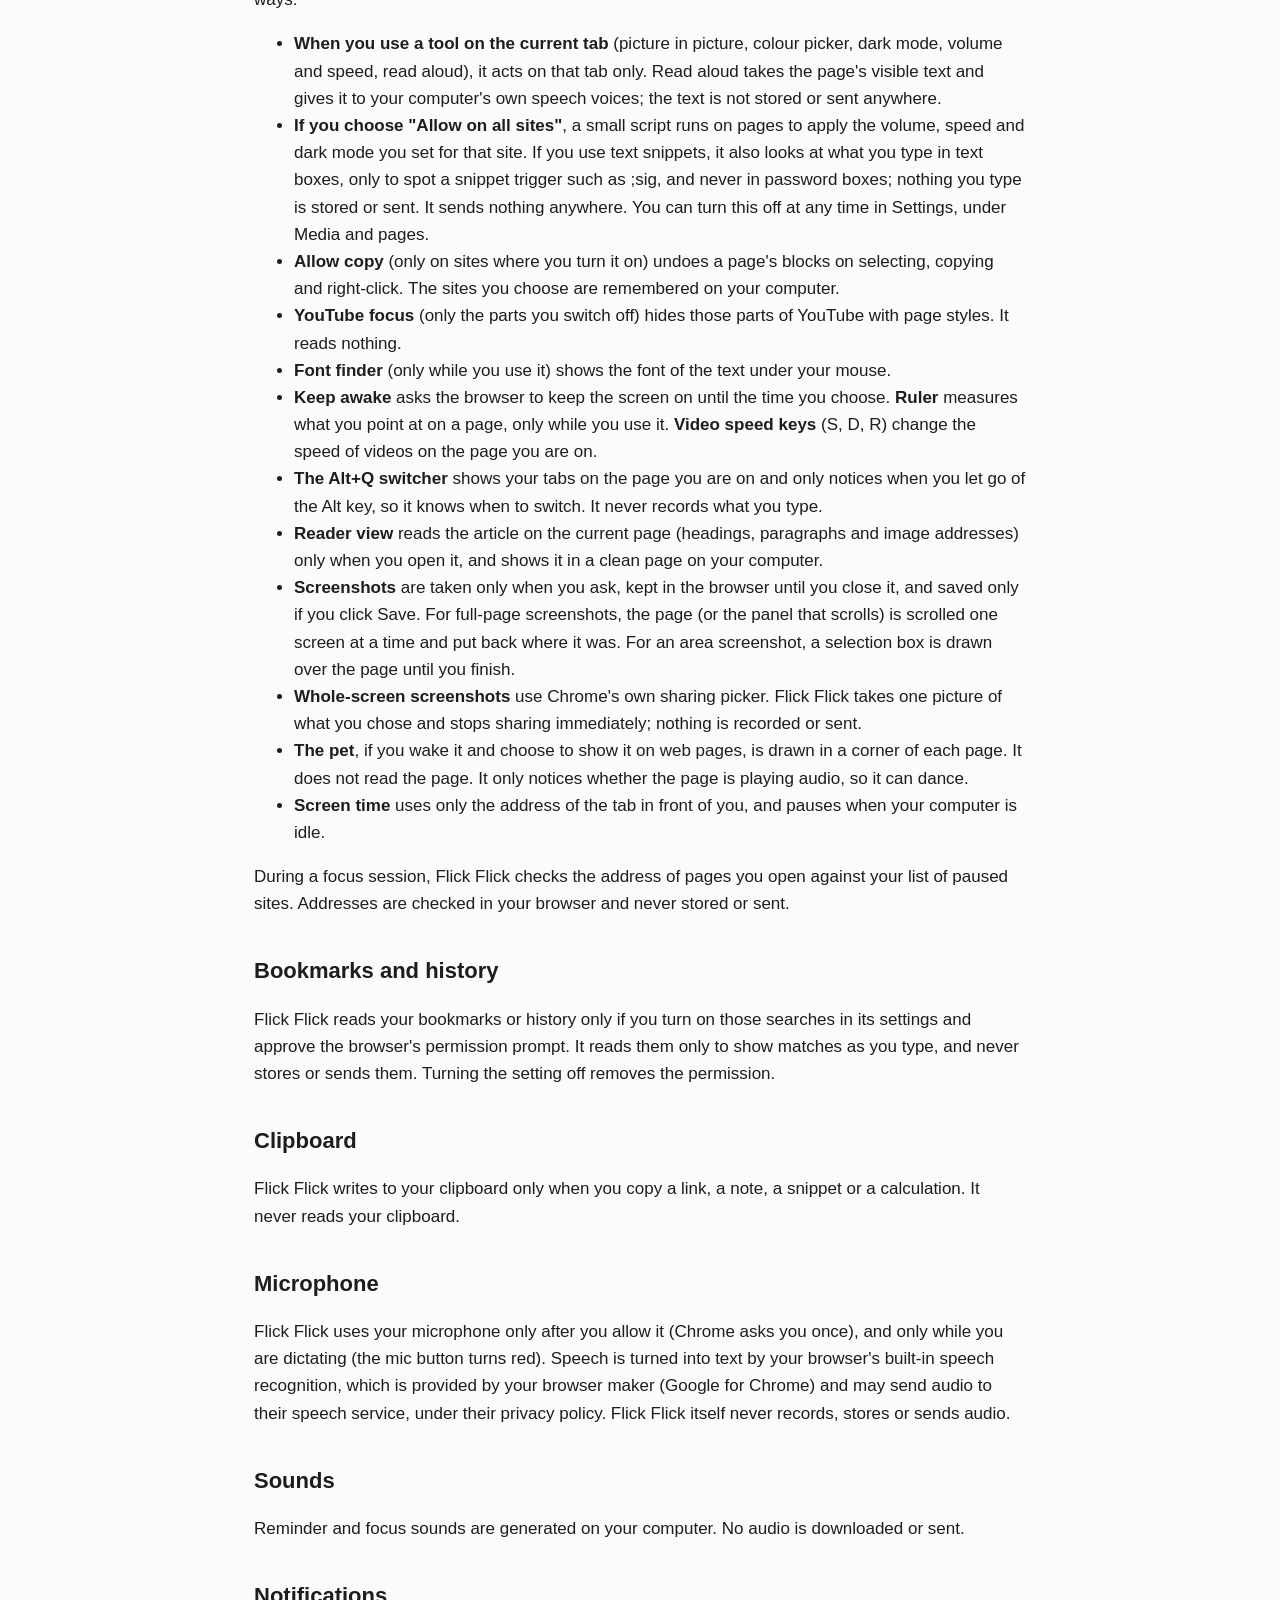
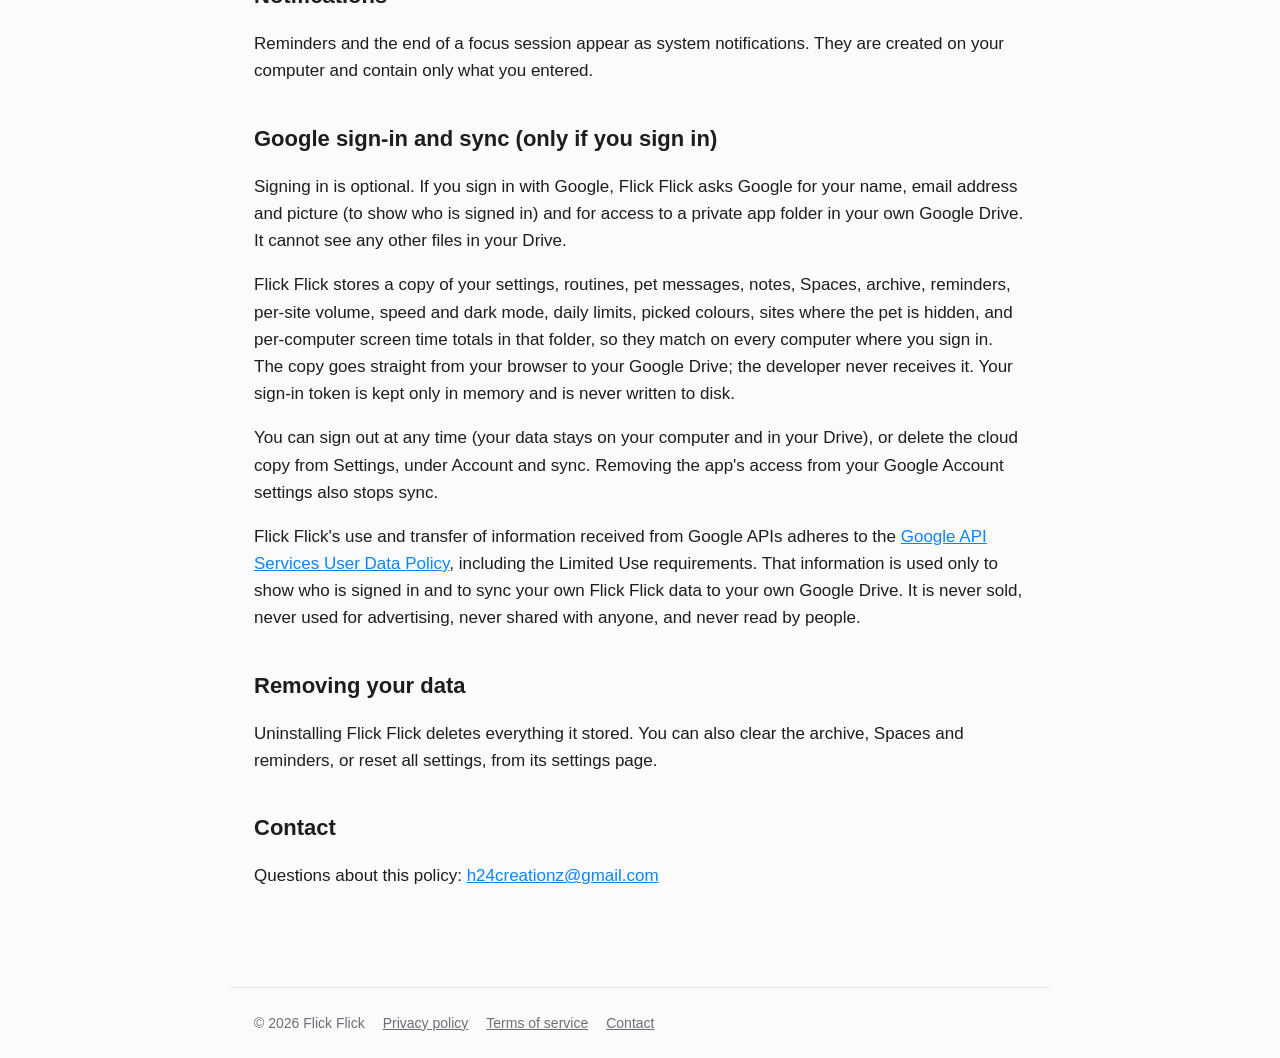
==== commit ab53b419: "Update contact email in privacy policy" ====
--- a/privacy.html
+++ b/privacy.html
@@ -86,6 +86,6 @@
 <h2>Removing your data</h2>
 <p>Uninstalling Flick Flick deletes everything it stored. You can also clear the archive, Spaces and reminders, or reset all settings, from its settings page.</p>
 <h2>Contact</h2>
-<p>Questions about this policy: <a href="mailto:YOUR-EMAIL@example.com">YOUR-EMAIL@example.com</a></p></main>
-<footer><span>© 2026 Flick Flick</span><a href="privacy.html">Privacy policy</a><a href="terms.html">Terms of service</a><a href="mailto:YOUR-EMAIL@example.com">Contact</a></footer>
-</body></html>+<p>Questions about this policy: <a href="mailto:h24creationz@gmail.com">h24creationz@gmail.com</a></p></main>
+<footer><span>© 2026 Flick Flick</span><a href="privacy.html">Privacy policy</a><a href="terms.html">Terms of service</a><a href="mailto:h24creationz@gmail.com">Contact</a></footer>
+</body></html>
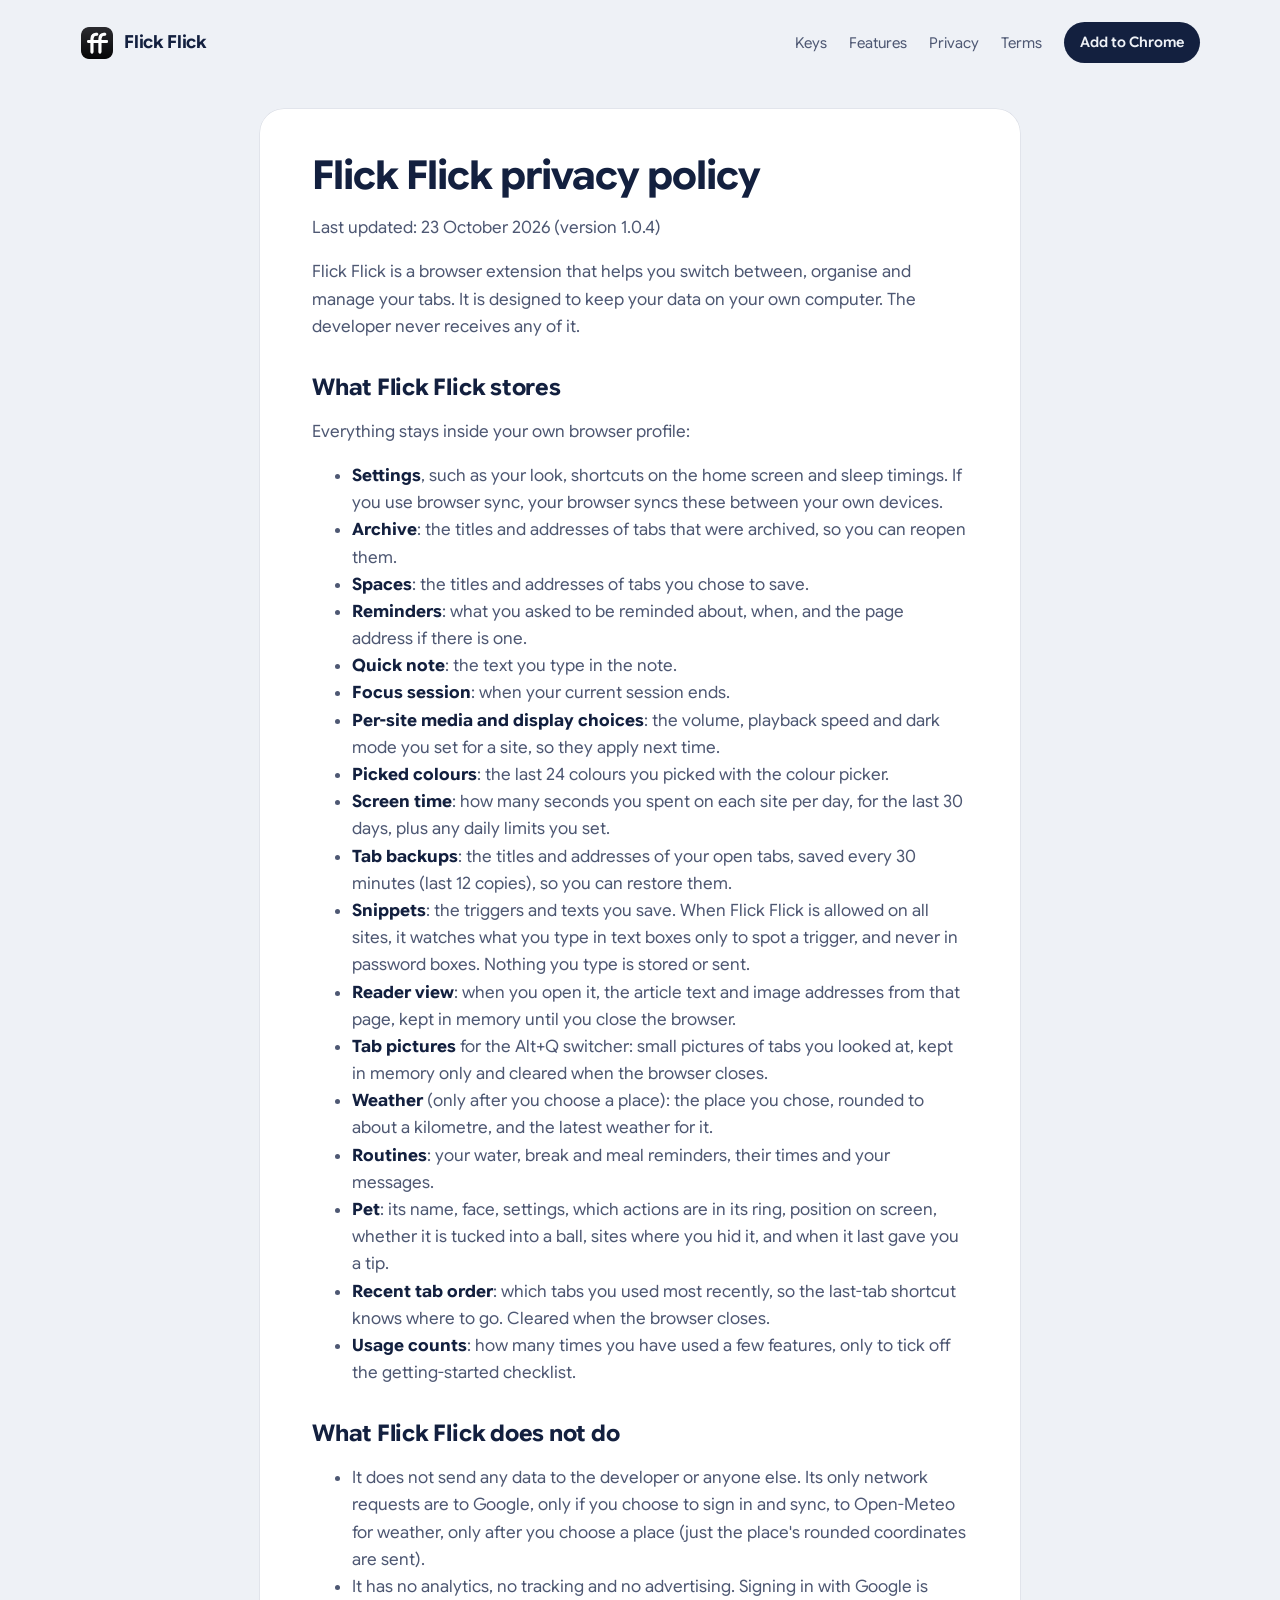
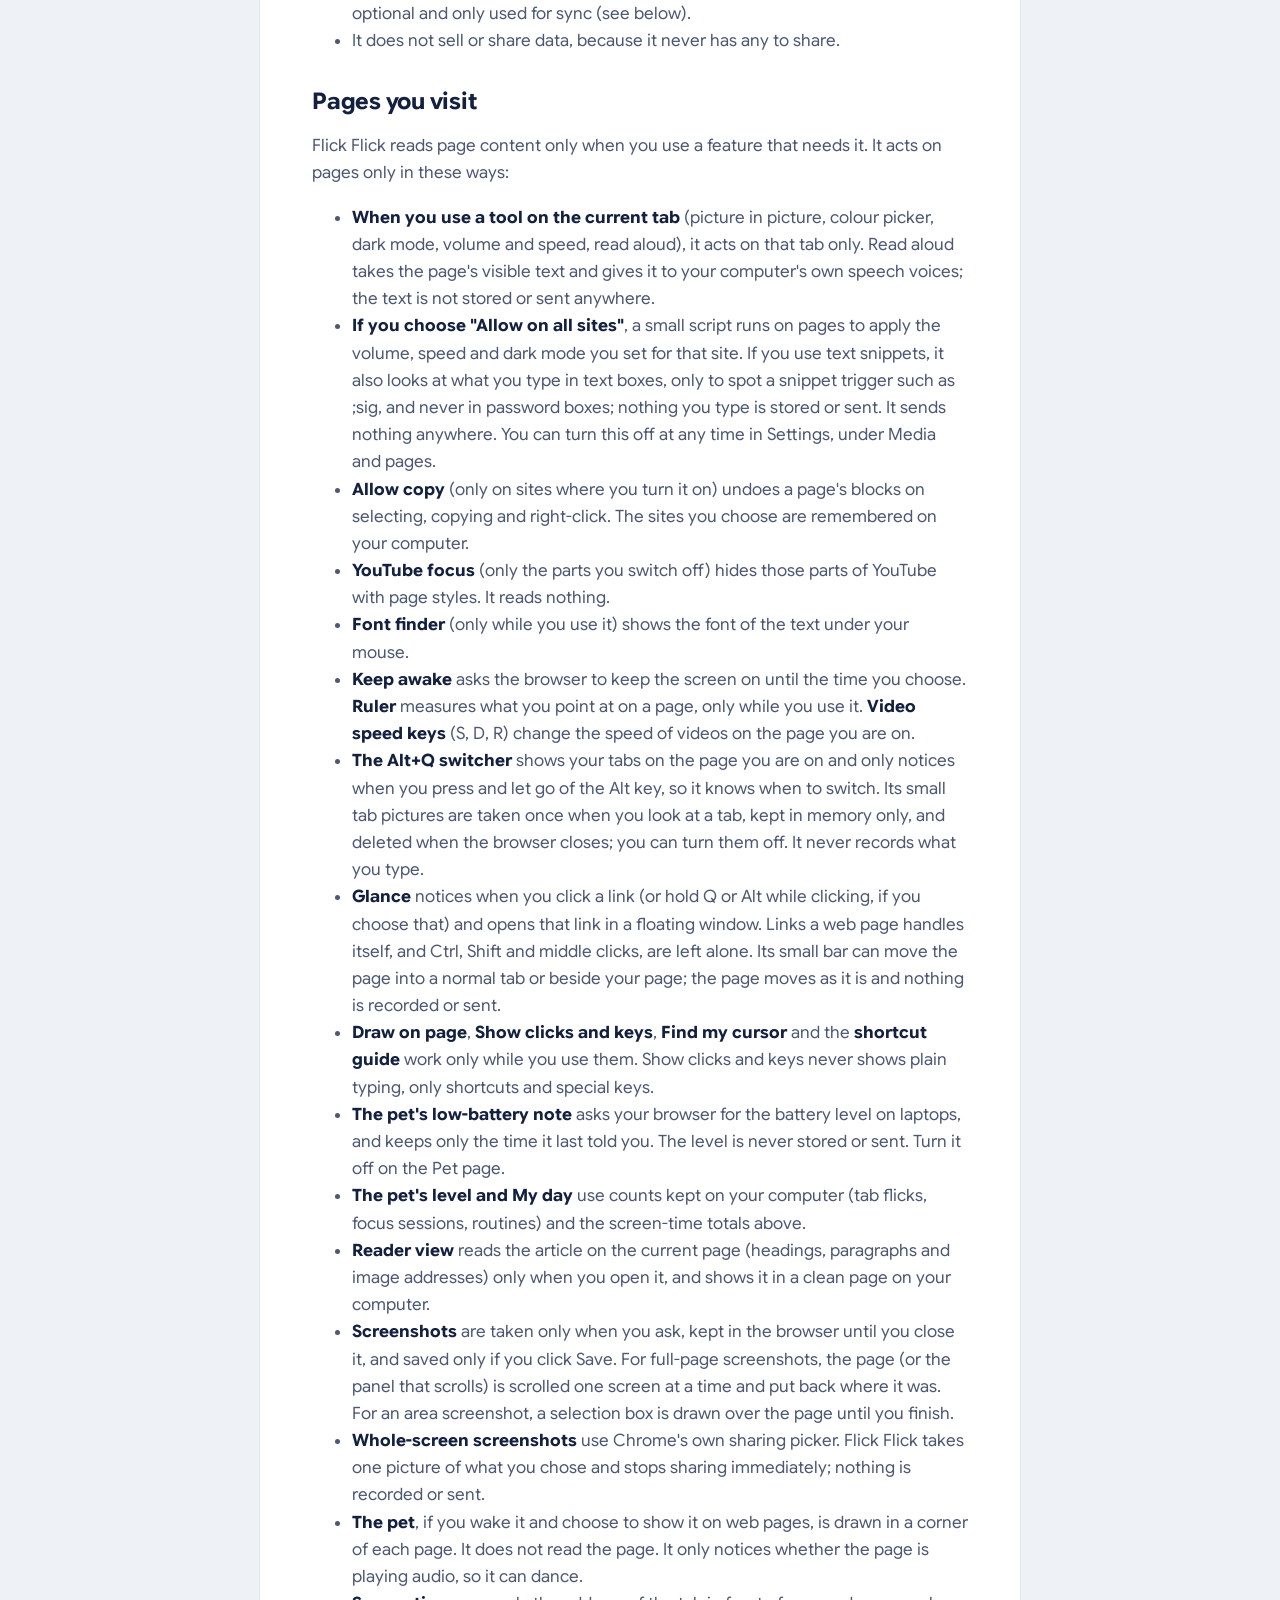
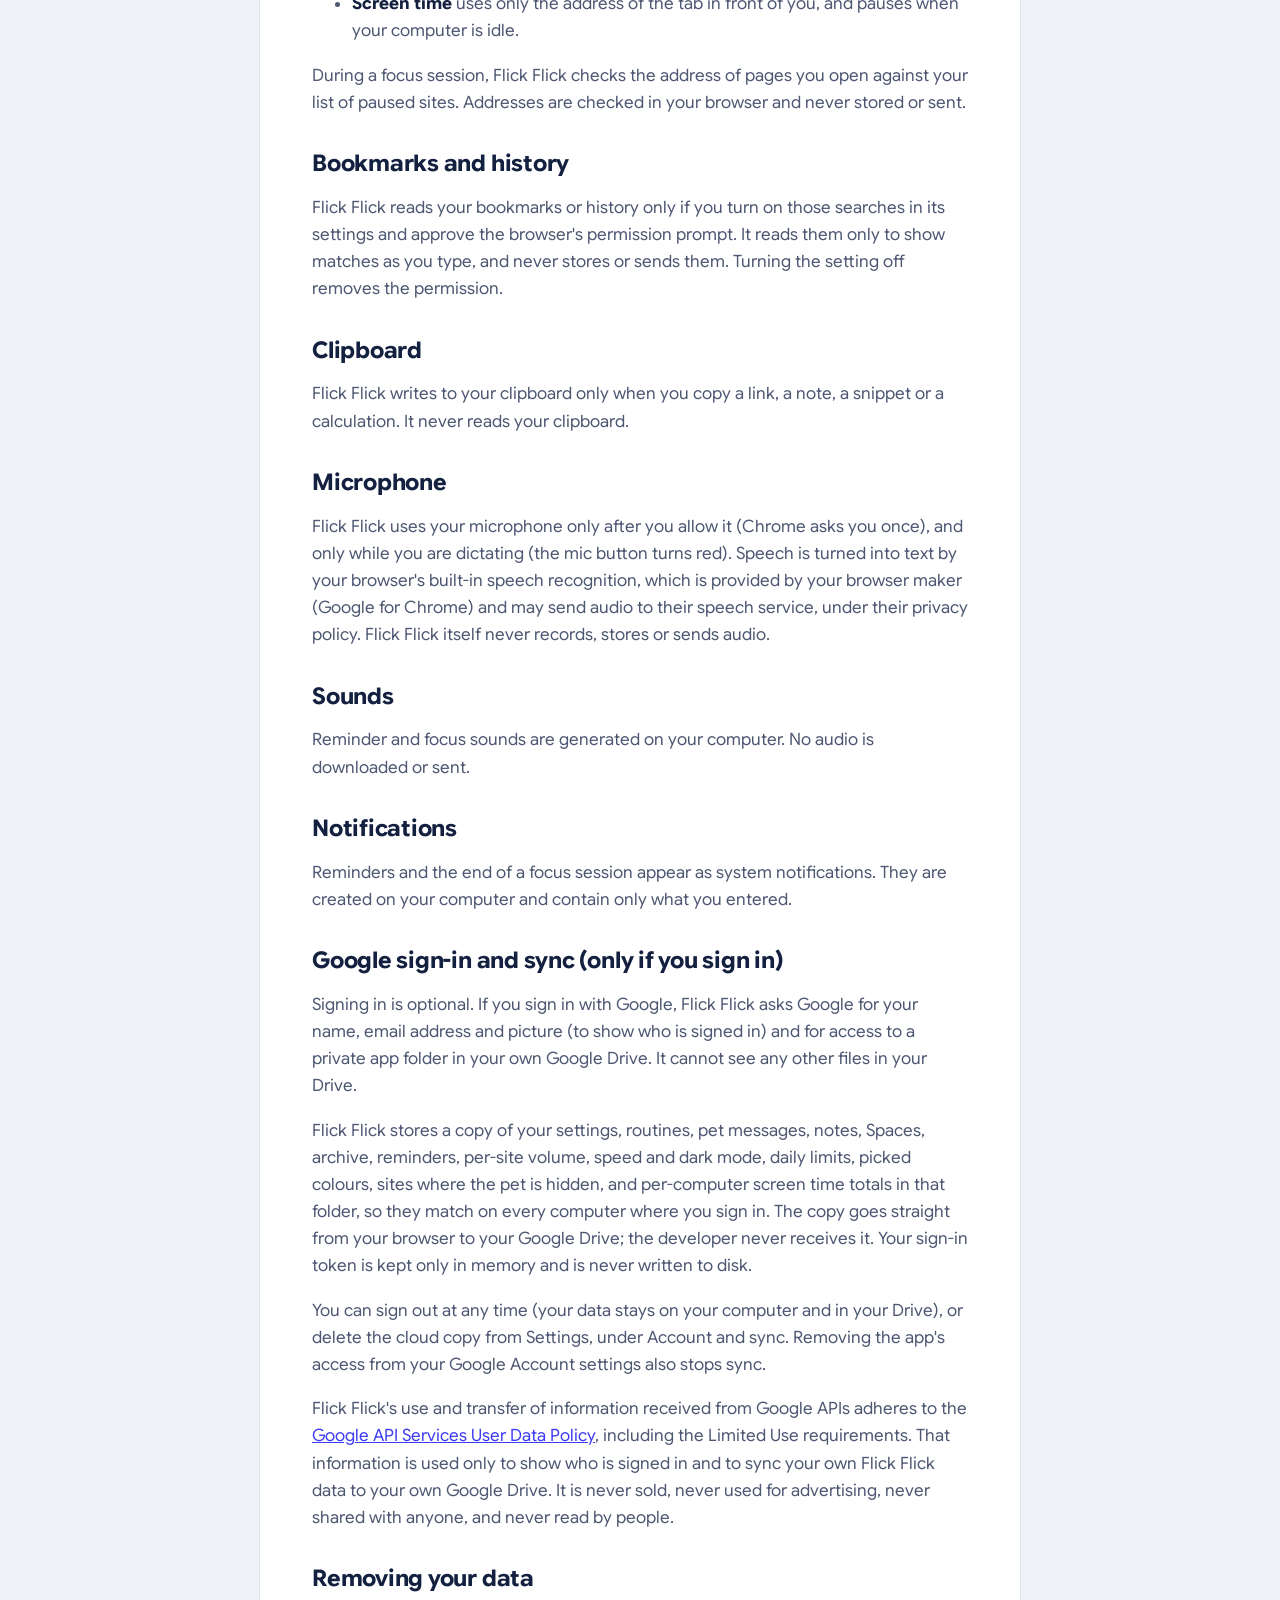
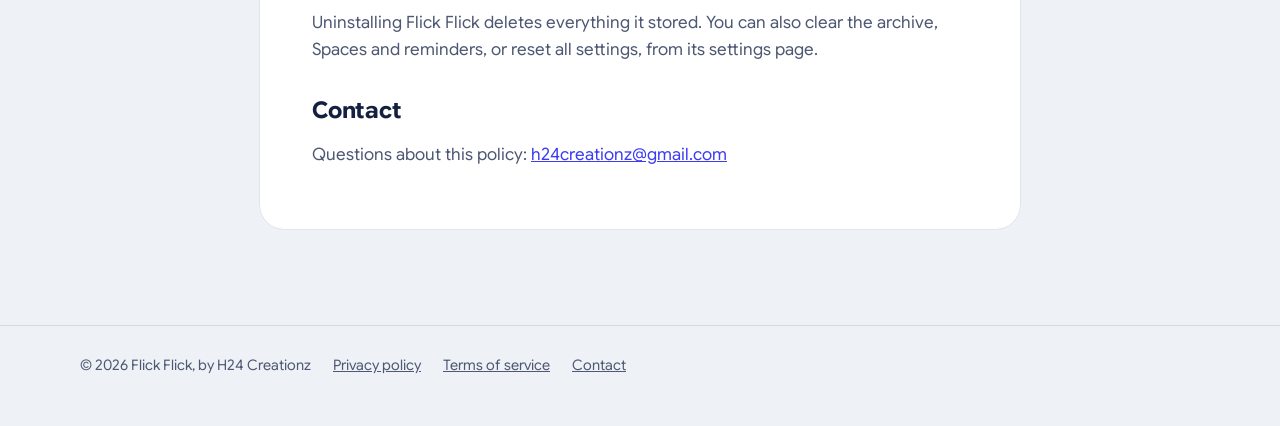
==== commit 68fe9005: "Add files via upload" ====
--- a/privacy.html
+++ b/privacy.html
@@ -1,27 +1,21 @@
 <!doctype html>
-<html lang="en"><head><meta charset="utf-8"><meta name="viewport" content="width=device-width,initial-scale=1">
-<title>Privacy policy · Flick Flick</title><meta name="description" content="How Flick Flick handles your data: it stays on your computer."><style>
-:root{--bg:#fbfbfd;--ink:#1d1d1f;--dim:#6e6e73;--card:#fff;--line:#e5e5ea;--accent:#0a84ff}
-@media(prefers-color-scheme:dark){:root{--bg:#000;--ink:#f5f5f7;--dim:#a1a1a6;--card:#1c1c1e;--line:#2c2c2e;--accent:#0a84ff}}
-*{box-sizing:border-box}body{margin:0;background:var(--bg);color:var(--ink);font:17px/1.6 -apple-system,BlinkMacSystemFont,"Segoe UI",Inter,Roboto,sans-serif}
-header{display:flex;align-items:center;gap:12px;max-width:820px;margin:0 auto;padding:22px 24px}
-.logo{width:36px;height:36px;border-radius:9px;background:#000;color:#fff;display:grid;place-items:center;font:800 17px/1 system-ui;letter-spacing:-1px}
-header a{color:inherit;text-decoration:none;font-weight:700}
-nav{margin-left:auto;display:flex;gap:18px;font-size:15px}nav a{color:var(--dim);font-weight:500}
-main{max-width:820px;margin:0 auto;padding:8px 24px 80px}
-h1{font-size:40px;line-height:1.1;letter-spacing:-.02em;margin:24px 0 8px}h2{font-size:22px;margin:36px 0 8px}
-p,li{color:var(--ink)}.dim{color:var(--dim)}a{color:var(--accent)}
-.hero{text-align:center;padding:40px 0 10px}.hero h1{font-size:56px}.hero p{font-size:20px;color:var(--dim);max-width:620px;margin:10px auto 26px}
-.btn{display:inline-block;background:var(--accent);color:#fff;text-decoration:none;padding:12px 22px;border-radius:999px;font-weight:600}
-.grid{display:grid;grid-template-columns:repeat(auto-fit,minmax(220px,1fr));gap:14px;margin-top:40px}
-.card{background:var(--card);border:1px solid var(--line);border-radius:18px;padding:18px 20px}.card b{display:block;margin-bottom:4px}
-footer{max-width:820px;margin:0 auto;padding:24px;border-top:1px solid var(--line);color:var(--dim);font-size:14px;display:flex;gap:18px;flex-wrap:wrap}
-footer a{color:var(--dim)}
-</style></head>
-<body><header><a href="index.html" style="display:flex;align-items:center;gap:10px"><span class="logo">ff</span>Flick Flick</a>
-<nav><a href="index.html">Home</a><a href="privacy.html">Privacy</a><a href="terms.html">Terms</a></nav></header>
-<main><h1>Flick Flick privacy policy</h1>
-<p>Last updated: 21 October 2026 (version 1.0.2)</p>
+<html lang="en">
+<head>
+<meta charset="utf-8">
+<meta name="viewport" content="width=device-width, initial-scale=1">
+<title>Privacy policy · Flick Flick</title><meta name="description" content="How Flick Flick handles your data: it stays on your computer.">
+<link rel="icon" href="favicon.png">
+<link rel="stylesheet" href="style.css">
+</head>
+<body>
+<div class="wrap top">
+  <a class="brand" href="index.html"><img src="icon.png" alt="">Flick Flick</a>
+  <nav aria-label="Main"><a href="index.html#keys">Keys</a><a href="index.html#features">Features</a><a href="privacy.html">Privacy</a><a href="terms.html">Terms</a>
+    <a class="btn" href="https://chromewebstore.google.com/detail/ccjfgehimibjhjfbncilcfpdpnaibkml">Add to Chrome</a></nav>
+</div>
+<main class="doc">
+<h1>Flick Flick privacy policy</h1>
+<p>Last updated: 23 October 2026 (version 1.0.4)</p>
 <p>Flick Flick is a browser extension that helps you switch between, organise and manage your tabs. It is designed to keep your data on your own computer. The developer never receives any of it.</p>
 <h2>What Flick Flick stores</h2>
 <p>Everything stays inside your own browser profile:</p>
@@ -60,7 +54,11 @@
 <li><b>YouTube focus</b> (only the parts you switch off) hides those parts of YouTube with page styles. It reads nothing.</li>
 <li><b>Font finder</b> (only while you use it) shows the font of the text under your mouse.</li>
 <li><b>Keep awake</b> asks the browser to keep the screen on until the time you choose. <b>Ruler</b> measures what you point at on a page, only while you use it. <b>Video speed keys</b> (S, D, R) change the speed of videos on the page you are on.</li>
-<li><b>The Alt+Q switcher</b> shows your tabs on the page you are on and only notices when you let go of the Alt key, so it knows when to switch. It never records what you type.</li>
+<li><b>The Alt+Q switcher</b> shows your tabs on the page you are on and only notices when you press and let go of the Alt key, so it knows when to switch. Its small tab pictures are taken once when you look at a tab, kept in memory only, and deleted when the browser closes; you can turn them off. It never records what you type.</li>
+<li><b>Glance</b> notices when you click a link (or hold Q or Alt while clicking, if you choose that) and opens that link in a floating window. Links a web page handles itself, and Ctrl, Shift and middle clicks, are left alone. Its small bar can move the page into a normal tab or beside your page; the page moves as it is and nothing is recorded or sent.</li>
+<li><b>Draw on page</b>, <b>Show clicks and keys</b>, <b>Find my cursor</b> and the <b>shortcut guide</b> work only while you use them. Show clicks and keys never shows plain typing, only shortcuts and special keys.</li>
+<li><b>The pet's low-battery note</b> asks your browser for the battery level on laptops, and keeps only the time it last told you. The level is never stored or sent. Turn it off on the Pet page.</li>
+<li><b>The pet's level and My day</b> use counts kept on your computer (tab flicks, focus sessions, routines) and the screen-time totals above.</li>
 <li><b>Reader view</b> reads the article on the current page (headings, paragraphs and image addresses) only when you open it, and shows it in a clean page on your computer.</li>
 <li><b>Screenshots</b> are taken only when you ask, kept in the browser until you close it, and saved only if you click Save. For full-page screenshots, the page (or the panel that scrolls) is scrolled one screen at a time and put back where it was. For an area screenshot, a selection box is drawn over the page until you finish.</li>
 <li><b>Whole-screen screenshots</b> use Chrome's own sharing picker. Flick Flick takes one picture of what you chose and stops sharing immediately; nothing is recorded or sent.</li>
@@ -86,6 +84,8 @@
 <h2>Removing your data</h2>
 <p>Uninstalling Flick Flick deletes everything it stored. You can also clear the archive, Spaces and reminders, or reset all settings, from its settings page.</p>
 <h2>Contact</h2>
-<p>Questions about this policy: <a href="mailto:h24creationz@gmail.com">h24creationz@gmail.com</a></p></main>
-<footer><span>© 2026 Flick Flick</span><a href="privacy.html">Privacy policy</a><a href="terms.html">Terms of service</a><a href="mailto:h24creationz@gmail.com">Contact</a></footer>
-</body></html>
+<p>Questions about this policy: <a href="mailto:h24creationz@gmail.com">h24creationz@gmail.com</a></p>
+</main>
+<footer><div class="wrap"><span>© 2026 Flick Flick, by H24 Creationz</span><a href="privacy.html">Privacy policy</a><a href="terms.html">Terms of service</a><a href="mailto:h24creationz@gmail.com">Contact</a></div></footer>
+</body>
+</html>
--- a/style.css
+++ b/style.css
@@ -0,0 +1,139 @@
+@font-face { font-family: "Doto"; src: url(fonts/doto.woff2) format("woff2"); font-weight: 100 900; font-display: swap; }
+@font-face { font-family: "Google Sans Flex"; src: url(fonts/google-sans-flex.woff2) format("woff2"); font-weight: 100 1000; font-display: swap; }
+
+:root {
+  --mist: #EEF1F6; --paper: #FFFFFF; --ink: #13203F; --ink-2: #4E5873; --line: rgba(19, 32, 63, .11);
+  --indigo: #3D3BF3; --indigo-soft: rgba(61, 59, 243, .1); --flick: #FFC93C; --shadow: 0 30px 70px rgba(19, 32, 63, .16);
+  --text: "Google Sans Flex", -apple-system, BlinkMacSystemFont, "Segoe UI", Roboto, sans-serif;
+  --dots: "Doto", "Google Sans Flex", ui-monospace, monospace;
+  color-scheme: light;
+}
+@media (prefers-color-scheme: dark) {
+  :root { --mist: #0E1630; --paper: #18223F; --ink: #EEF1F8; --ink-2: #A7B0C8; --line: rgba(238, 241, 248, .12); --indigo: #8D8CFF; --indigo-soft: rgba(141, 140, 255, .16); --shadow: 0 30px 70px rgba(0, 0, 0, .45); color-scheme: dark; }
+}
+* { box-sizing: border-box; }
+html { -webkit-text-size-adjust: 100%; }
+body { margin: 0; background: var(--mist); color: var(--ink); font: 400 17px/1.6 var(--text); -webkit-font-smoothing: antialiased; }
+a { color: var(--indigo); }
+:focus-visible { outline: 2.5px solid var(--indigo); outline-offset: 3px; border-radius: 8px; }
+.wrap { width: min(1120px, 100% - 48px); margin-inline: auto; }
+
+/* header */
+.top { display: flex; align-items: center; gap: 14px; padding: 22px 0; }
+.brand { display: flex; align-items: center; gap: 10px; color: inherit; text-decoration: none; font-weight: 650; font-size: 18px; letter-spacing: -.01em; }
+.brand img { width: 34px; height: 34px; border-radius: 9px; }
+.top nav { margin-left: auto; display: flex; align-items: center; gap: 22px; font-size: 15px; }
+.top nav a { color: var(--ink-2); text-decoration: none; }
+.top nav a:hover { color: var(--ink); }
+.top nav a.btn { color: var(--mist); }
+.btn { display: inline-flex; align-items: center; gap: 8px; padding: 12px 20px; border-radius: 999px; background: var(--ink); color: var(--mist); text-decoration: none; font-weight: 600; font-size: 16px; border: 0; cursor: pointer; }
+.btn:hover { filter: brightness(1.15); }
+.btn.ghost { background: transparent; color: var(--ink); box-shadow: inset 0 0 0 1.5px var(--line); }
+.top .btn { padding: 9px 16px; font-size: 14.5px; }
+
+/* hero */
+.hero { display: grid; grid-template-columns: minmax(0, 5fr) minmax(0, 7fr); gap: 56px; align-items: center; padding: 48px 0 88px; }
+.hero h1 { margin: 0; font: 800 clamp(56px, 8vw, 104px)/.9 var(--dots); letter-spacing: -.01em; }
+.hero .lede { margin: 26px 0 30px; font-size: 20px; line-height: 1.5; color: var(--ink-2); max-width: 30ch; }
+.cta { display: flex; flex-wrap: wrap; gap: 12px; align-items: center; }
+.small { color: var(--ink-2); font-size: 14px; margin-top: 14px; }
+
+/* the demo */
+.demo { position: relative; }
+.browser { border-radius: 18px; background: var(--paper); box-shadow: var(--shadow), 0 0 0 .5px var(--line); overflow: hidden; user-select: none; -webkit-user-select: none; }
+.strip { display: flex; gap: 4px; padding: 10px 10px 0; background: color-mix(in srgb, var(--mist) 70%, var(--paper)); }
+.strip .dots { display: flex; gap: 6px; align-items: center; padding: 0 8px 8px 4px; }
+.strip .dots i { width: 10px; height: 10px; border-radius: 50%; background: var(--line); }
+.strip { min-width: 0; }
+.tab { flex: 1 1 0; min-width: 0; display: flex; align-items: center; gap: 7px; height: 34px; padding: 0 10px; border-radius: 10px 10px 0 0; font-size: 12.5px; color: var(--ink-2); white-space: nowrap; overflow: hidden; cursor: pointer; transition: background .15s; }
+.tab b { width: 14px; height: 14px; border-radius: 4px; flex: none; }
+.tab span { overflow: hidden; text-overflow: ellipsis; }
+.tab.on { background: var(--paper); color: var(--ink); font-weight: 600; }
+.view { position: relative; height: 330px; }
+.page { position: absolute; inset: 0; padding: 0; transition: opacity .18s ease; }
+.page header { height: 44px; display: flex; align-items: center; gap: 10px; padding: 0 20px; color: #fff; font-weight: 650; font-size: 14px; }
+.page .body { padding: 22px 26px; }
+.page h3 { margin: 0 0 12px; font-size: 22px; letter-spacing: -.01em; }
+.page p { margin: 0 0 10px; font-size: 13.5px; line-height: 1.6; color: var(--ink-2); }
+.page .lnk { color: var(--indigo); text-decoration: underline; text-underline-offset: 2px; cursor: pointer; }
+.page .lnk.armed { background: var(--indigo-soft); border-radius: 4px; }
+
+/* switcher inside the demo */
+.sw { position: absolute; inset: 0; display: grid; place-items: center; background: rgba(19, 32, 63, .12); opacity: 0; pointer-events: none; transition: opacity .09s; }
+.sw.show { opacity: 1; pointer-events: auto; }
+.sw .panel { display: flex; flex-wrap: wrap; justify-content: center; gap: 8px; max-width: 92%; padding: 12px; border-radius: 16px; background: rgba(28, 30, 40, .86); backdrop-filter: blur(24px) saturate(1.6); -webkit-backdrop-filter: blur(24px) saturate(1.6); box-shadow: 0 20px 50px rgba(0, 0, 0, .4); }
+.card { width: 112px; padding: 6px 6px 8px; border-radius: 11px; border: 2px solid transparent; color: #F5F5F7; font-size: 11px; cursor: pointer; }
+.card.sel { background: rgba(255, 255, 255, .1); border-color: rgba(255, 255, 255, .9); }
+.card .t { display: flex; align-items: center; gap: 5px; margin-bottom: 6px; font-weight: 600; white-space: nowrap; overflow: hidden; }
+.card .t b { width: 11px; height: 11px; border-radius: 3px; flex: none; }
+.card .t span { overflow: hidden; text-overflow: ellipsis; }
+.card .pv { height: 58px; border-radius: 7px; background: #fff; overflow: hidden; }
+.card .pv i { display: block; height: 12px; }
+.card .pv u { display: block; height: 4px; margin: 6px 8px 0; border-radius: 2px; background: #D9DCE5; text-decoration: none; }
+
+/* Glance inside the demo */
+.gl { position: absolute; left: 16%; right: 9%; top: 12%; bottom: 10%; border-radius: 14px; background: var(--paper); box-shadow: 0 30px 70px rgba(0, 0, 0, .35), 0 0 0 .5px var(--line); overflow: hidden; transform-origin: 20% 30%; animation: pop .24s cubic-bezier(.2, .9, .25, 1.15); }
+.gl[hidden] { display: none; }
+.gl .bar { display: flex; align-items: center; gap: 8px; height: 34px; padding: 0 10px; background: color-mix(in srgb, var(--mist) 70%, var(--paper)); font-size: 12px; color: var(--ink-2); }
+.gl .bar button { all: unset; cursor: pointer; padding: 4px 9px; border-radius: 7px; font-weight: 600; color: var(--ink); }
+.gl .bar button:hover { background: var(--line); }
+.gl .bar .host { margin-right: auto; }
+@media (prefers-color-scheme: dark) { .gl { background: #243055; box-shadow: 0 30px 70px rgba(0, 0, 0, .55), 0 0 0 1px rgba(255, 255, 255, .14); } }
+@keyframes pop { from { opacity: 0; transform: scale(.8); } }
+
+/* the keys under the demo */
+.keys { display: flex; align-items: center; justify-content: center; gap: 10px; margin-top: 22px; flex-wrap: wrap; }
+.key { min-width: 64px; height: 56px; padding: 0 18px; border-radius: 14px; border: 0; background: var(--paper); color: var(--ink); font: 650 18px/1 var(--text); box-shadow: inset 0 -4px 0 var(--line), 0 0 0 .5px var(--line), 0 8px 20px rgba(19, 32, 63, .08); cursor: pointer; transition: transform .06s, box-shadow .06s, background .12s; }
+.key[aria-pressed="true"], .key.down { transform: translateY(3px); box-shadow: inset 0 -1px 0 var(--line), 0 0 0 .5px var(--line); background: var(--flick); color: #13203F; }
+.plus { color: var(--ink-2); font-size: 20px; }
+.hint { text-align: center; color: var(--ink-2); font-size: 14.5px; margin: 12px 0 0; min-height: 1.6em; }
+
+/* sections */
+section { padding: 72px 0; }
+.kicker { margin: 0 0 6px; color: var(--indigo); font-weight: 650; font-size: 15px; }
+h2 { margin: 0 0 14px; font-size: clamp(30px, 4vw, 44px); line-height: 1.08; letter-spacing: -.025em; font-weight: 700; }
+.intro { color: var(--ink-2); font-size: 19px; max-width: 60ch; margin: 0 0 36px; }
+.shortcuts { border-radius: 22px; background: var(--paper); box-shadow: 0 0 0 .5px var(--line); overflow: hidden; }
+.sc { display: grid; grid-template-columns: minmax(180px, 2fr) minmax(0, 3fr); gap: 24px; align-items: center; padding: 16px 24px; border-top: 1px solid var(--line); }
+.sc:first-child { border-top: 0; }
+.sc kbd { font: 650 14px/1 var(--text); padding: 7px 10px; border-radius: 8px; background: var(--mist); box-shadow: inset 0 -2px 0 var(--line); margin-right: 4px; white-space: nowrap; display: inline-block; margin-block: 2px; }
+.sc p { margin: 0; color: var(--ink-2); }
+.sc strong { color: var(--ink); font-weight: 600; }
+.groups { display: grid; grid-template-columns: repeat(2, minmax(0, 1fr)); gap: 44px 64px; }
+.group h3 { margin: 0 0 8px; font-size: 21px; letter-spacing: -.01em; }
+.group p { margin: 0; color: var(--ink-2); }
+.private { display: grid; grid-template-columns: minmax(0, 1fr) minmax(0, 1fr); gap: 48px; align-items: start; }
+.private ul { margin: 0; padding: 0; list-style: none; }
+.private li { padding: 12px 0; border-top: 1px solid var(--line); color: var(--ink-2); }
+.private li strong { color: var(--ink); font-weight: 600; }
+details { border-top: 1px solid var(--line); padding: 16px 0; }
+details:last-child { border-bottom: 1px solid var(--line); }
+summary { cursor: pointer; font-weight: 600; font-size: 18px; list-style: none; display: flex; justify-content: space-between; gap: 16px; }
+summary::-webkit-details-marker { display: none; }
+summary::after { content: "+"; color: var(--ink-2); font-weight: 400; font-size: 22px; line-height: 1; transition: transform .2s; }
+details[open] summary::after { transform: rotate(45deg); }
+details p { margin: 10px 0 0; color: var(--ink-2); max-width: 70ch; }
+.end { text-align: center; padding: 96px 0; }
+.end h2 { font-family: var(--dots); font-weight: 800; font-size: clamp(44px, 7vw, 84px); letter-spacing: 0; }
+.end p { color: var(--ink-2); margin: 0 0 28px; }
+footer { padding: 28px 0 48px; border-top: 1px solid var(--line); color: var(--ink-2); font-size: 14.5px; }
+footer .wrap { display: flex; flex-wrap: wrap; gap: 22px; }
+footer a { color: var(--ink-2); }
+
+/* documents (privacy, terms) */
+.doc { width: min(760px, 100% - 48px); margin: 24px auto 96px; padding: 44px 52px; border-radius: 24px; background: var(--paper); box-shadow: 0 0 0 .5px var(--line); }
+.doc h1 { margin: 0 0 6px; font-size: 40px; letter-spacing: -.025em; line-height: 1.1; }
+.doc h2 { font-size: 23px; margin: 36px 0 10px; letter-spacing: -.01em; }
+.doc p, .doc li { color: var(--ink-2); }
+.doc b { color: var(--ink); }
+
+@media (max-width: 900px) {
+  .hero { grid-template-columns: minmax(0, 1fr); gap: 40px; padding-top: 24px; }
+  .groups, .private { grid-template-columns: 1fr; gap: 32px; }
+  .sc { grid-template-columns: 1fr; gap: 6px; }
+  .top nav a:not(.btn) { display: none; }
+  .view { height: 300px; }
+  .card { width: 88px; } .card .pv { height: 44px; }
+  .doc { padding: 28px 22px; }
+}
+@media (prefers-reduced-motion: reduce) { *, *::before, *::after { animation: none !important; transition: none !important; } }
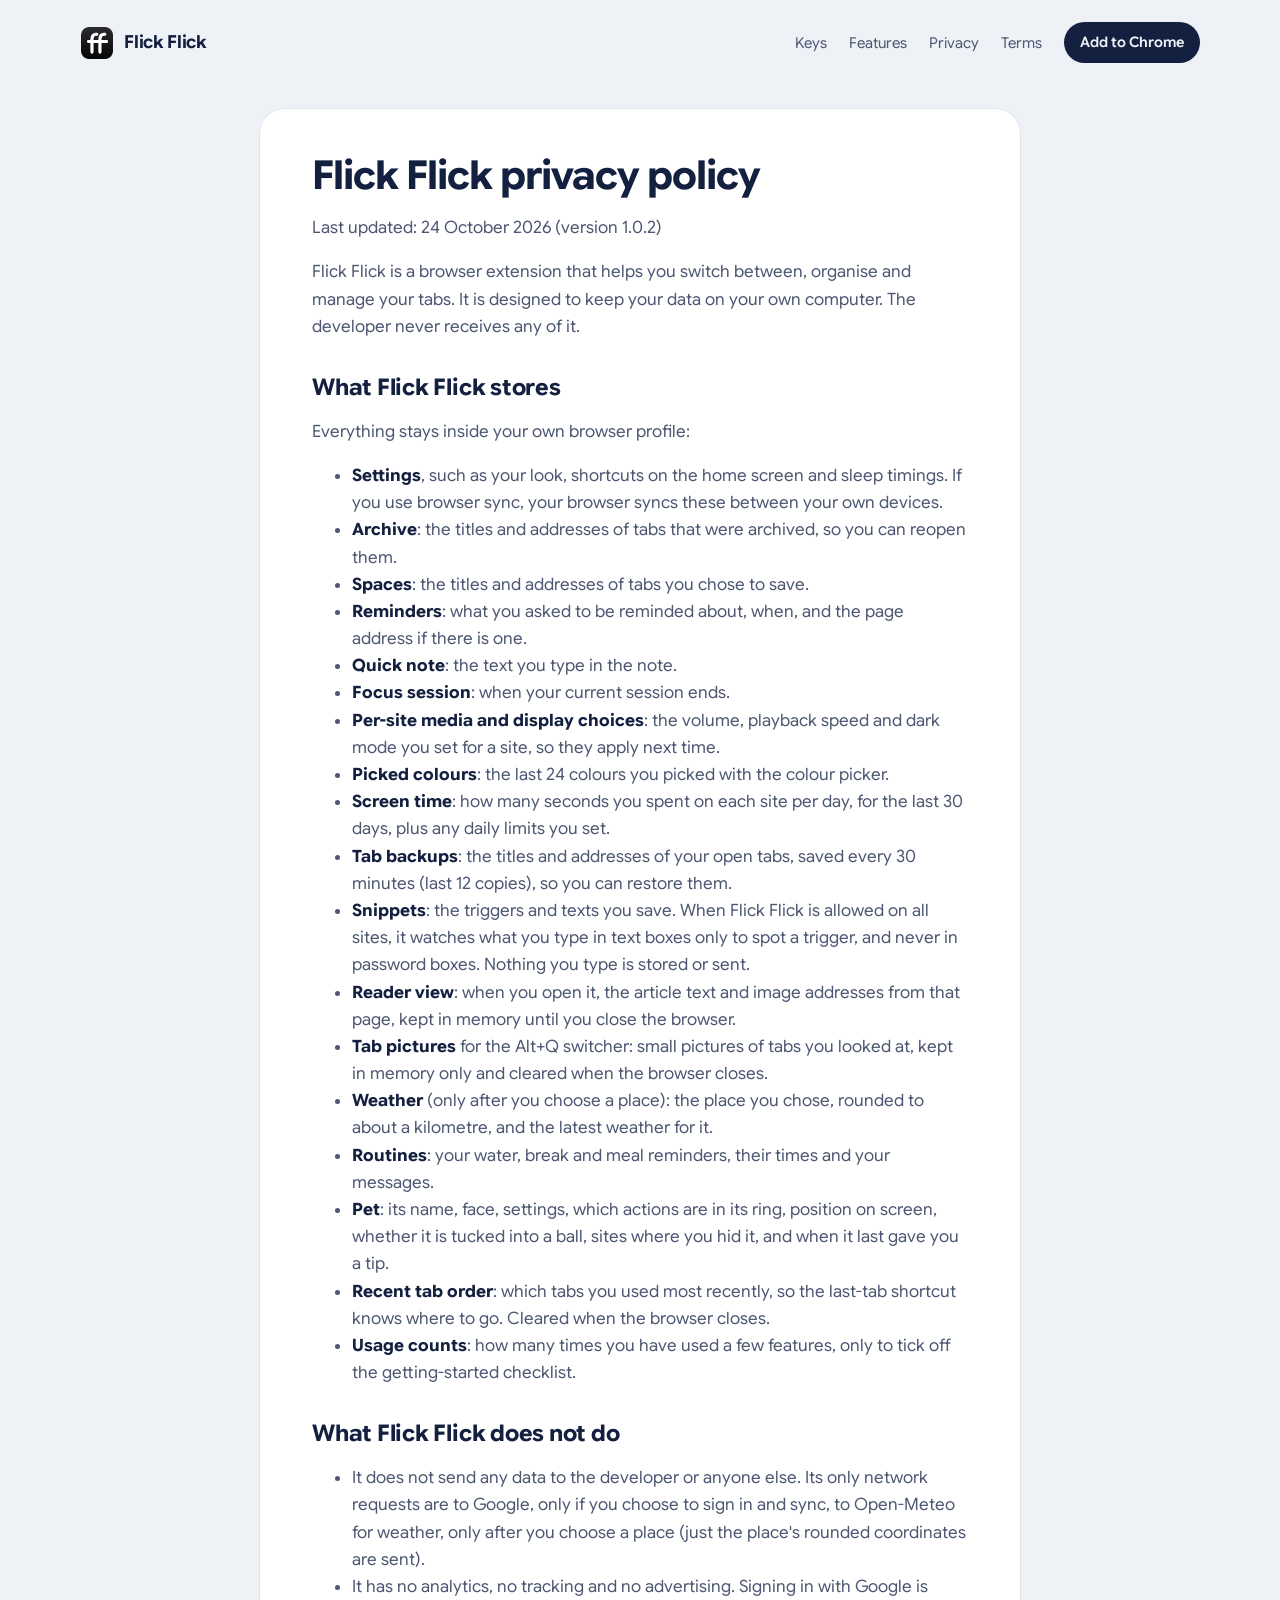
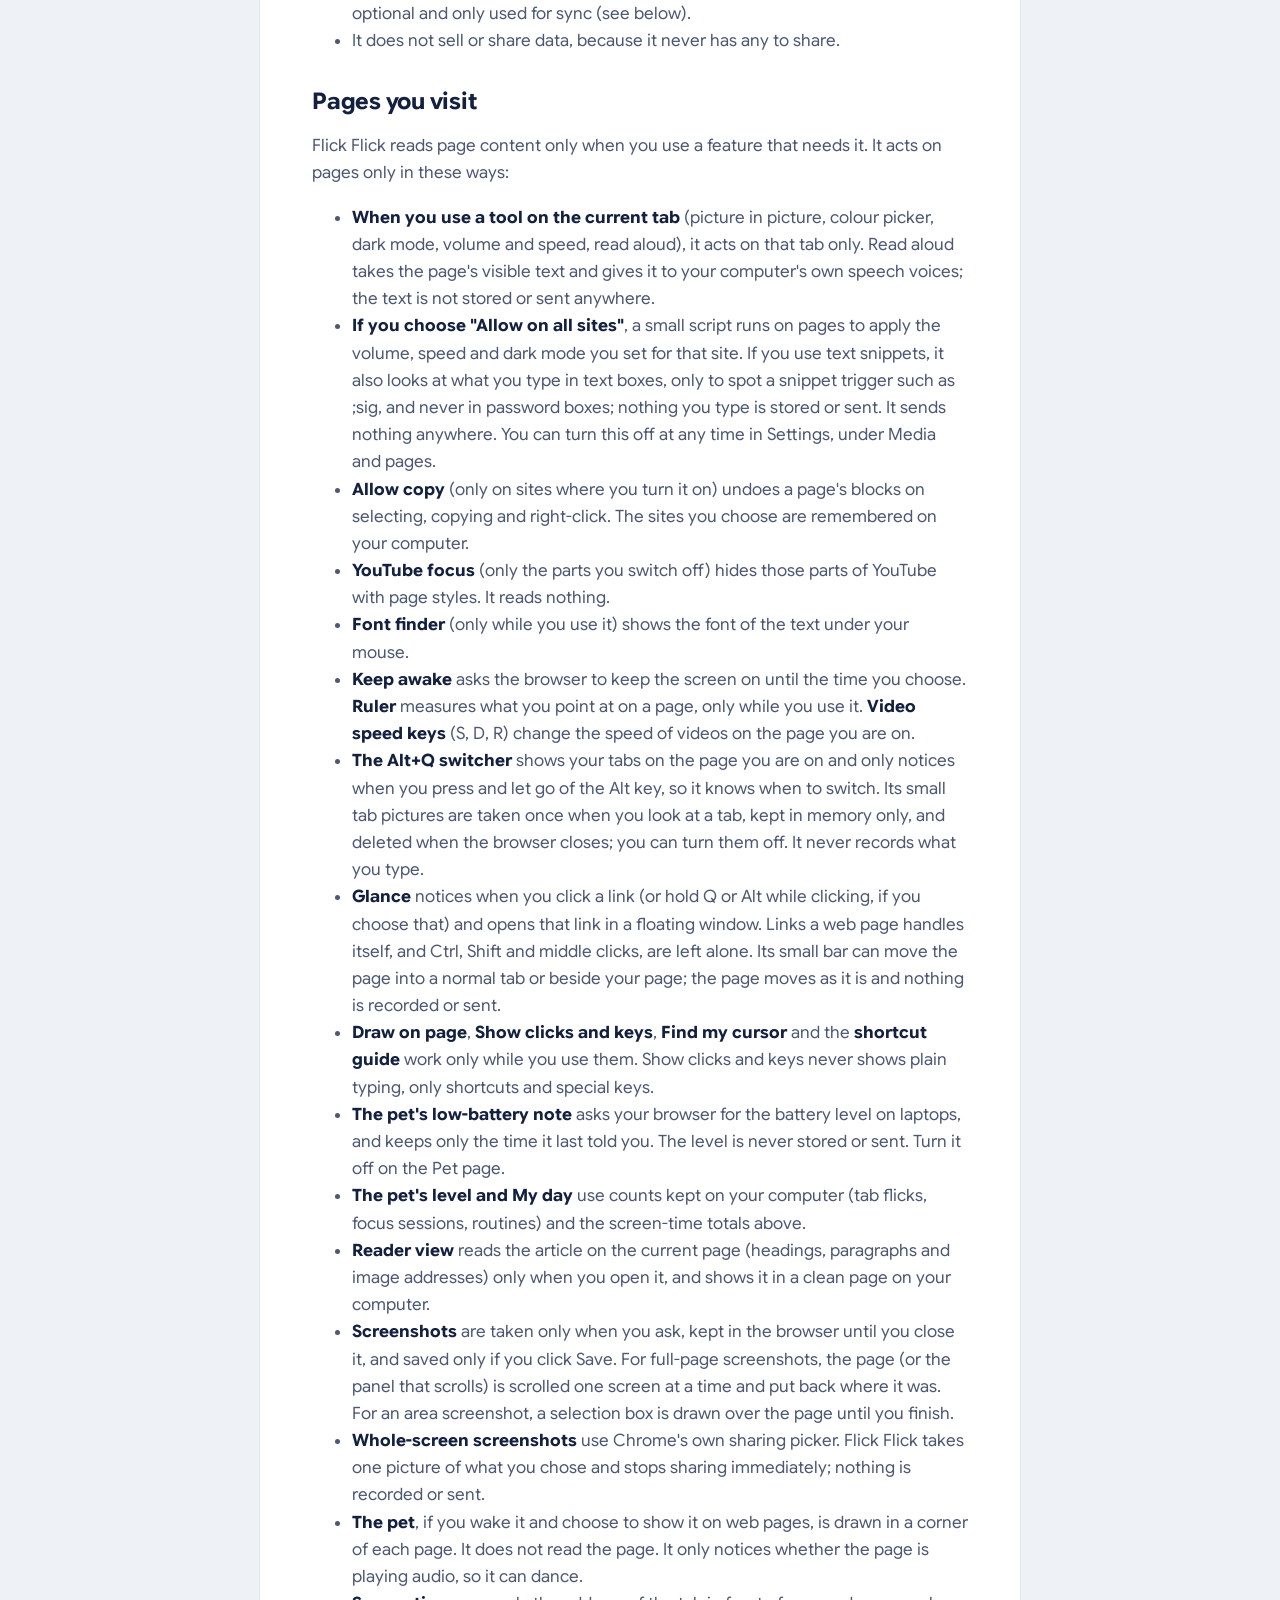
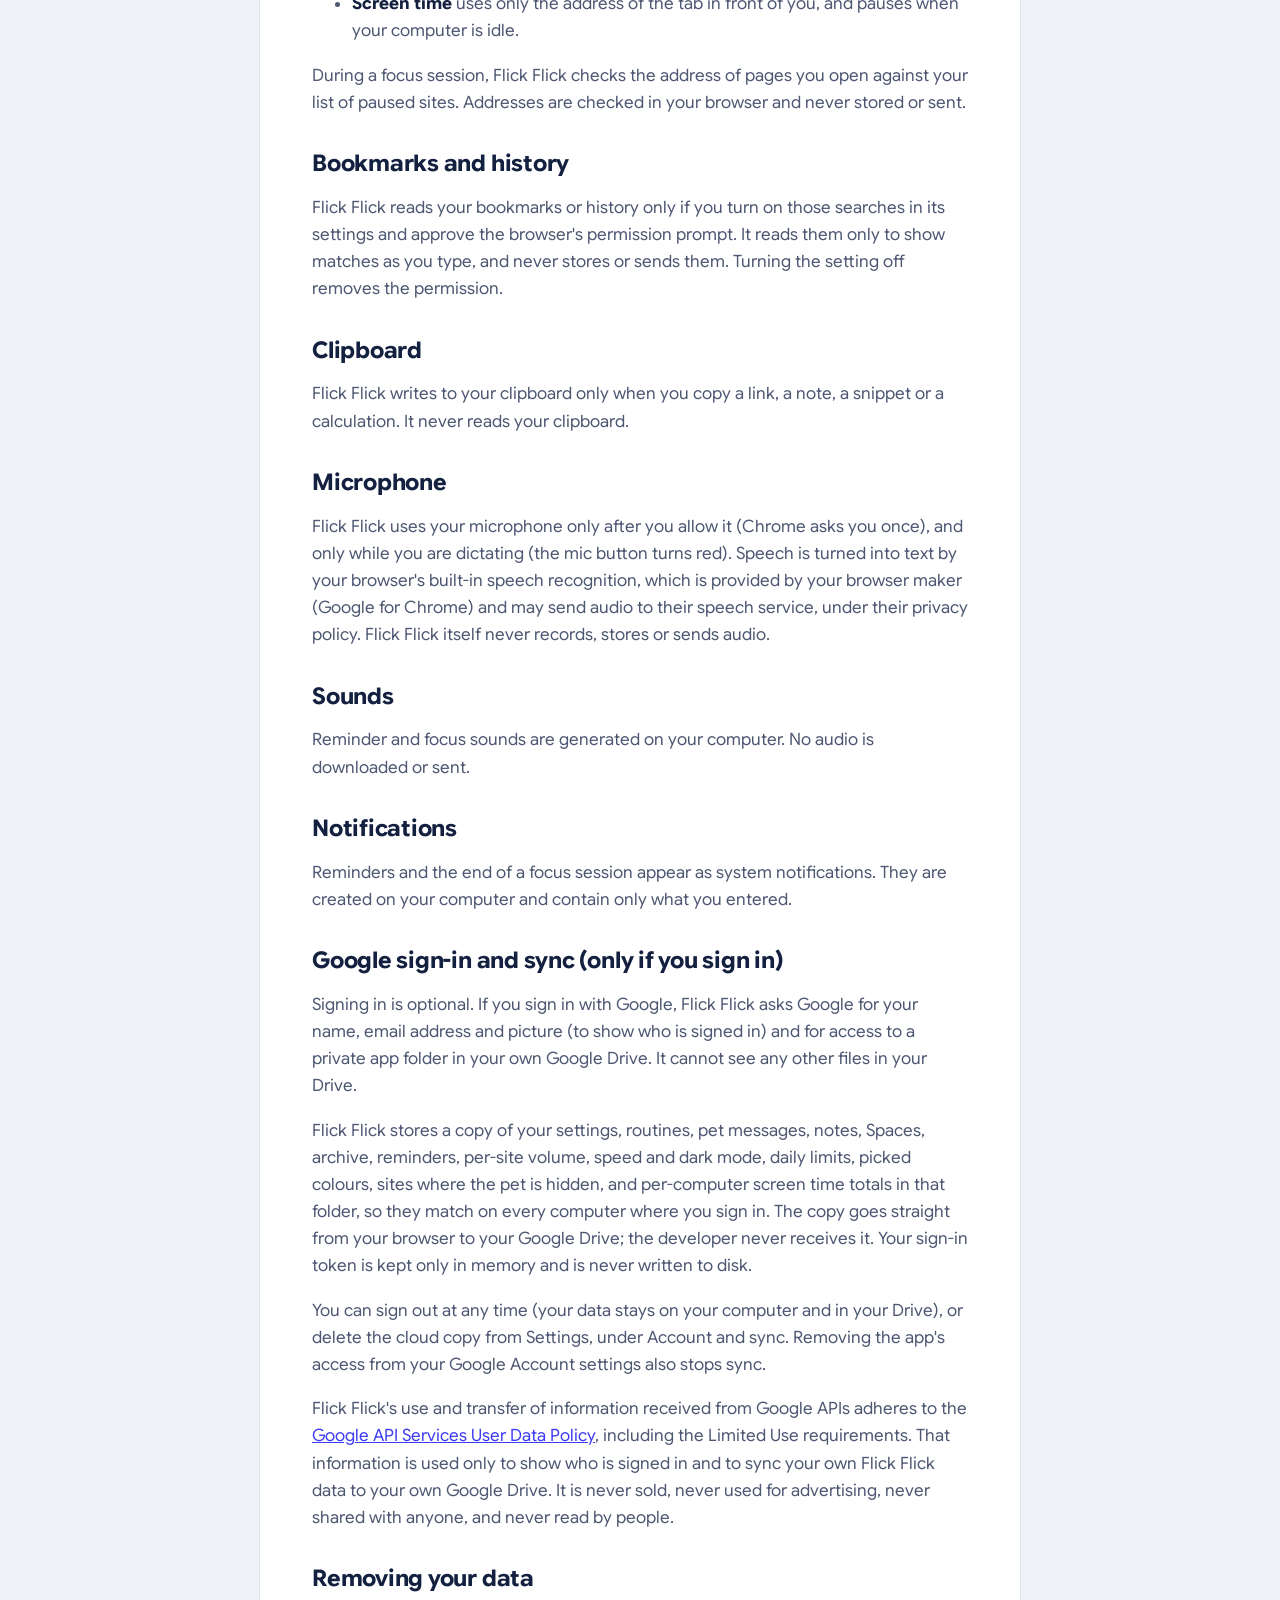
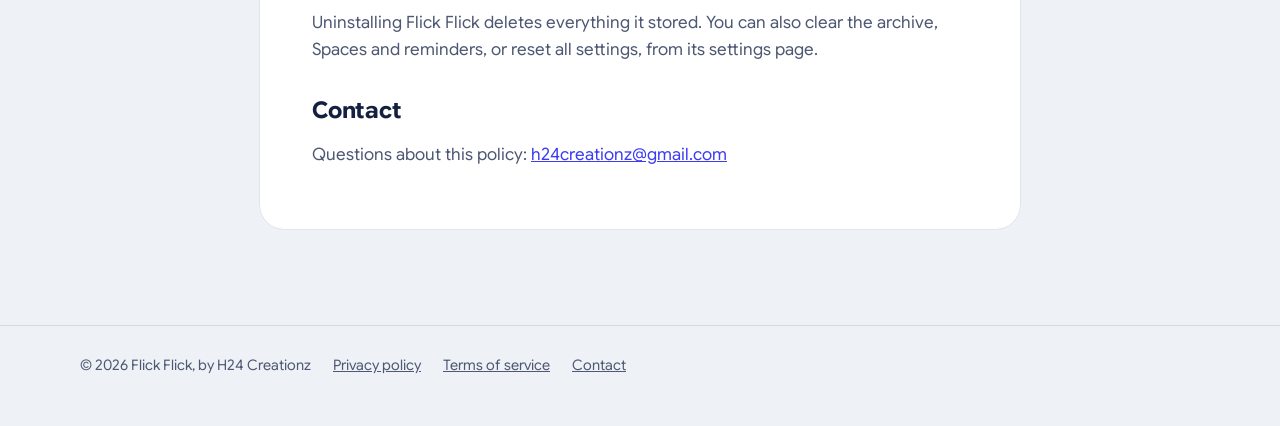
==== commit a2a03fd7: "Add files via upload" ====
--- a/privacy.html
+++ b/privacy.html
@@ -15,7 +15,7 @@
 </div>
 <main class="doc">
 <h1>Flick Flick privacy policy</h1>
-<p>Last updated: 23 October 2026 (version 1.0.4)</p>
+<p>Last updated: 24 October 2026 (version 1.0.2)</p>
 <p>Flick Flick is a browser extension that helps you switch between, organise and manage your tabs. It is designed to keep your data on your own computer. The developer never receives any of it.</p>
 <h2>What Flick Flick stores</h2>
 <p>Everything stays inside your own browser profile:</p>
